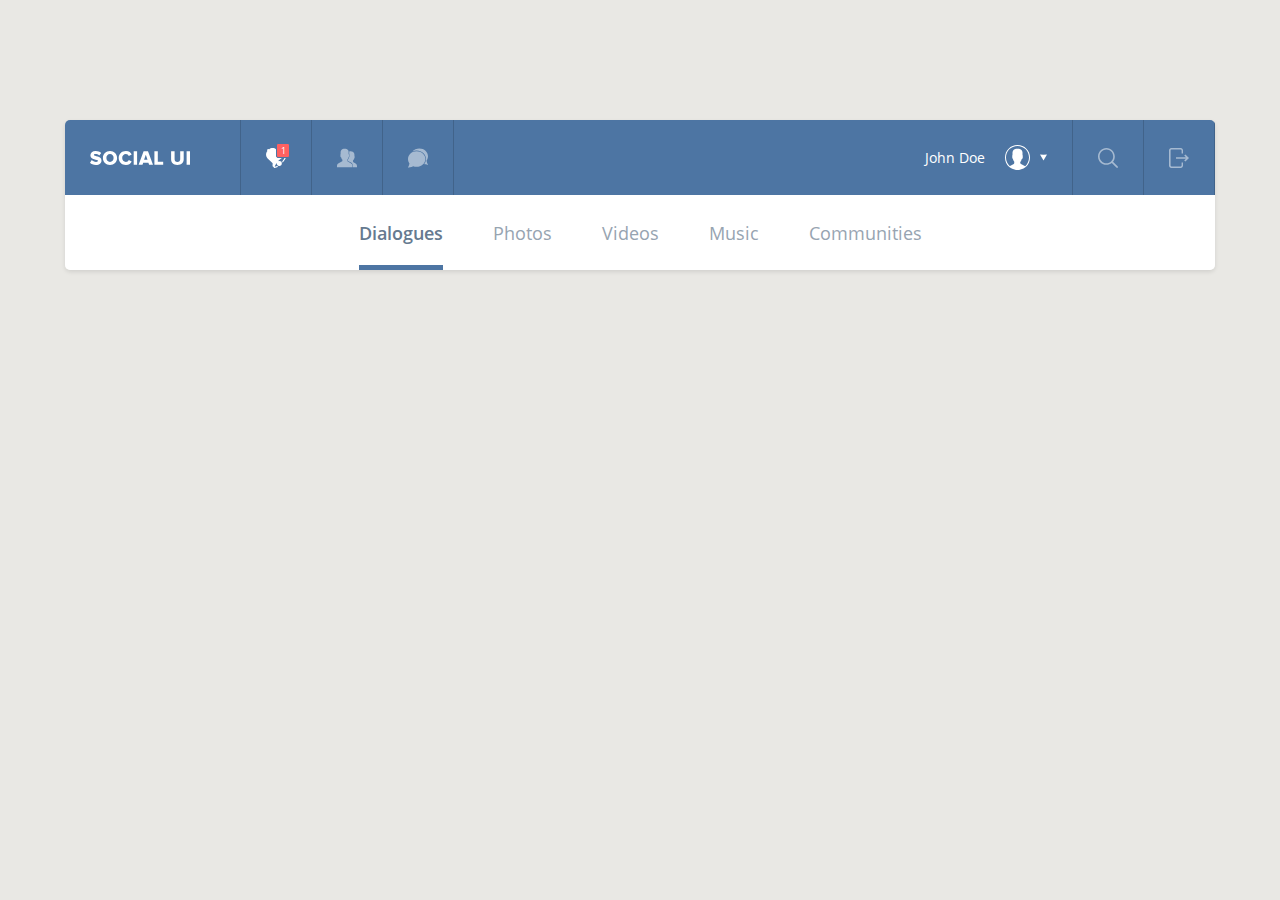
==== docs/index.html @ 2b249dd0 "publish header" ====
<!doctype html>
<html lang="ru">
<head>
    <title>Homework-WSL</title>
    <meta charset="utf-8">
    <meta name="viewport" content="width=device-width, initial-scale=1, shrink-to-fit=no">
    <link rel="stylesheet" href="css/main.css">
</head>
<body>

<div class="wrapper">
    
    <div class="header">
        <div class="header_top">
            <a href="#" class="header_logo">
                <svg viewBox="0 0 1000 140">
                    <path d="M966 138l0 -136 34 0 0 136 -34 0zm-92 2c-43,0 -63,-24 -63,-57l0 -81 35 0 0 80c0,16 9,27 28,27 18,0 28,-11 28,-27l0 -80 35 0 0 81c0,33 -20,57 -63,57zm-230 -138l34 0 0 105 54 0 0 31 -88 0 0 -136zm-60 116l-52 0 -7 20 -39 0 50 -136 44 0 50 136 -39 0 -7 -20zm-26 -81l-17 51 34 0 -17 -51zm-121 -35l34 0 0 136 -34 0 0 -136zm-78 107c13,0 24,-9 29,-20l29 15c-8,17 -26,36 -58,36 -41,0 -72,-28 -72,-70 0,-42 31,-70 72,-70 32,0 50,18 58,36l-29 15c-5,-11 -16,-20 -29,-20 -22,0 -37,17 -37,39 0,22 15,39 37,39zm-159 31c-41,0 -71,-29 -71,-70 0,-41 30,-70 71,-70 41,0 71,29 71,70 0,41 -30,70 -71,70zm0 -109c-22,0 -36,17 -36,39 0,22 14,39 36,39 22,0 36,-17 36,-39 0,-22 -14,-39 -36,-39zm-141 109c-27,0 -46,-9 -59,-22l18 -27c10,10 25,18 43,18 12,0 19,-4 19,-11 0,-17 -76,-3 -76,-55 0,-23 19,-43 53,-43 22,0 40,7 55,19l-19 26c-11,-9 -26,-14 -39,-14 -10,0 -15,3 -15,9 0,17 76,4 76,55 0,27 -20,45 -56,45z"/>
                </svg>
            </a>
            <a href="#" class="header_bell active">
                <svg viewBox="0 0 100 100">
                    <path d="M7 15c-2,-2 -2,-5 0,-8 3,-2 6,-2 8,0 10,-9 26,-9 36,0l24 25c2,2 5,2 9,1 3,-1 7,-1 9,1 2,3 6,6 6,6l0 0c4,5 -3,19 -16,34 0,-2 -1,-4 -2,-6 10,-12 13,-21 13,-24 0,0 0,0 0,0 -6,0 -18,7 -31,19 0,1 -1,2 -2,3 2,-1 4,-1 6,-1 3,0 6,1 9,3 1,1 1,2 2,3 0,0 0,0 0,0 0,0 0,0 0,0 0,1 1,2 1,3 0,0 0,0 0,1 0,0 0,1 0,1 0,0 0,0 0,0 0,1 0,1 0,2 0,0 0,0 0,0 0,0 0,0 0,0 0,3 -1,6 -3,8 -3,3 -6,4 -9,4 -1,0 -1,0 -1,0l0 0 0 0c-1,0 -2,0 -2,0 0,0 0,0 0,0 -1,0 -3,-1 -4,-1 0,0 0,0 0,0 -1,-1 -2,-2 -2,-3 -4,-3 -5,-8 -4,-12 -7,10 -10,17 -10,20 0,0 0,0 0,0 3,0 6,-2 11,-4 2,1 4,3 6,3 -7,5 -13,7 -17,7 -2,0 -3,0 -4,-1l0 0c0,0 -3,-4 -6,-6 -2,-2 -1,-6 -1,-9 0,-3 1,-7 -1,-9l-25 -24c-9,-10 -9,-26 0,-36z"/>
                </svg>
            </a>
            <a href="#" class="header_friends">
                <svg viewBox="0 0 100 100">
                    <path d="M8 76l16 -8c2,-1 3,-3 3,-4l0 -6c-1,0 -1,-1 -2,-1 -2,-3 -3,-7 -4,-10 -3,-1 -4,-4 -4,-6l0 -7c0,-1 0,-3 1,-4l0 -9c0,-1 0,-6 4,-11 3,-4 9,-6 16,-6 8,0 13,2 17,6 4,5 3,10 3,11l0 9c1,1 2,3 2,4l0 7c0,2 -1,4 -2,5 -2,6 -5,11 -6,12l0 6c0,1 1,3 2,3l15 9c5,2 8,7 8,13l0 7 -77 0 0 -7c0,-6 3,-11 8,-13z"/>
                    <path d="M70 73l-15 -8c0,0 -1,-1 -1,-1l0 -5c2,-2 4,-6 6,-12 2,-1 2,-4 2,-6l0 -7c0,-2 0,-4 -1,-5l0 -8c0,-1 0,-2 0,-4 2,-1 5,-1 7,-1 18,0 19,15 19,15l0 7c1,2 1,3 1,4l0 6c0,2 0,4 -2,5 -1,5 -5,9 -6,10l0 5c0,1 1,2 2,3l11 7c4,2 7,7 7,12l0 6 -21 0 0 -7c0,-7 -3,-13 -9,-16z"/>
                </svg>

            </a>
            <a href="#" class="header_message">
                <svg viewBox="0 0 100 100">
                    <path d="M93 62c5,-7 7,-14 7,-21 0,-22 -19,-39 -43,-39 -14,0 -27,6 -35,15 6,-3 14,-4 21,-4 26,0 47,19 47,42 0,9 -3,18 -9,25 9,3 17,4 17,4 0,0 0,0 0,0 1,0 2,0 2,-1 0,-1 0,-1 0,-2 -4,-3 -6,-10 -7,-19z"/>
                    <path d="M43 16c-24,0 -43,17 -43,39 0,7 2,15 7,21 -1,9 -3,16 -7,19 0,1 0,2 0,2 0,1 1,1 2,1 0,0 0,0 0,0 0,0 14,-2 24,-7 5,2 11,3 17,3 24,0 44,-17 44,-39 0,-22 -20,-39 -44,-39z"/>
                </svg>
            </a>
            <div class="header_profile">
                <div class="header_button">
                    <div class="header_username">John Doe</div> 
                    <svg viewBox="0 0 100 100" class="header_avatar">
                        <path class="fil0" d="M100 50c0,-28 -22,-50 -50,-50 -28,0 -50,22 -50,50 0,15 6,28 16,37l0 0 2 1c0,0 0,0 0,0 1,1 2,2 3,3 0,0 0,0 1,0 1,1 2,1 3,2 0,0 0,0 0,0 1,1 3,2 4,2 0,0 0,0 0,0 4,2 8,3 12,4 0,0 0,0 0,0 2,0 3,1 4,1 1,0 1,0 1,0 1,0 3,0 4,0 1,0 3,0 4,0 0,0 0,0 1,0 1,0 2,-1 4,-1 0,0 0,0 0,0 4,-1 8,-2 12,-4 0,0 0,0 0,0 1,0 2,-1 3,-1 1,-1 1,-1 1,-1 1,0 2,-1 3,-2 0,0 1,0 1,0 1,-1 2,-2 2,-2 1,0 1,0 1,-1l2 -1 0 0c10,-9 16,-22 16,-37zm-96 0c0,-26 20,-46 46,-46 26,0 46,20 46,46 0,14 -6,26 -15,35 -1,-1 -1,-1 -2,-1l-15 -8c-2,-1 -3,-2 -3,-4l0 -5c1,0 1,-1 2,-1 2,-3 3,-6 4,-10 3,-1 4,-3 4,-6l0 -6c0,-2 0,-3 -1,-5l0 -8c0,-1 0,-6 -4,-11 -3,-4 -9,-5 -16,-5 -7,0 -13,1 -16,5 -4,5 -4,10 -4,11l0 8c-1,2 -1,3 -1,5l0 6c0,2 1,4 2,5 2,6 5,10 6,12l0 5c0,2 -1,3 -2,4l-15 8c0,0 -1,0 -1,0 -9,-8 -15,-20 -15,-34z"/>
                    </svg>
                    <svg viewBox="0 0 100 100" class="header_dropdownmenu">
                        <polygon points="50,92 25,50 0,8 50,9 100,8 75,50 "/>
                    </svg>
                </div>
            </div>
            <a href="#" class="header_search">
                <svg viewBox="0 0 100 100">
                    <path class="fil0" d="M99 93l-24 -24c6,-7 9,-17 9,-27 0,-23 -19,-42 -42,-42 -23,0 -42,19 -42,42 0,23 19,42 42,42 10,0 20,-3 27,-9l24 24c2,1 4,1 6,0 1,-2 1,-4 0,-6zm-57 -17c-18,0 -34,-15 -34,-34 0,-18 16,-34 34,-34 19,0 34,16 34,34 0,19 -15,34 -34,34z"/>
                </svg>
            </a>
            <a href="#" class="header_exit">
                <svg viewBox="0 0 100 100">
                    <path class="fil0" d="M63 73l7 0 0 15c0,7 -5,12 -11,12l-47 0c-7,0 -12,-5 -12,-12l0 -76c0,-7 5,-12 12,-12l47 0c6,0 11,5 11,12l0 15 -7 0 0 -15c0,-2 -2,-4 -4,-4l-47 0c-2,0 -4,2 -4,4l0 76c0,2 2,4 4,4l47 0c2,0 4,-2 4,-4l0 -15zm19 -41l-6 5 9 9 -50 0 0 8 50 0 -9 9 6 5 18 -18 -18 -18zm0 0z"/>
                </svg>
            </a>
        </div>
        <div class="header_menu">
            <a href="#" class="active">Dialogues</a>
            <a href="#">Photos</a>
            <a href="#">Videos</a>
            <a href="#">Music</a>
            <a href="#">Communities</a>
        </div>
    </div>

</div>


</body>
</html>
---- docs/css/main.css ----
html, body, div, span, applet, object, iframe,
h1, h2, h3, h4, h5, h6, p, blockquote, pre,
a, abbr, acronym, address, big, cite, code,
del, dfn, em, img, ins, kbd, q, s, samp,
small, strike, strong, sub, sup, tt, var,
b, u, i, center,
dl, dt, dd, ol, ul, li,
fieldset, form, label, legend,
table, caption, tbody, tfoot, thead, tr, th, td,
article, aside, canvas, details, embed,
figure, figcaption, footer, header, hgroup,
menu, nav, output, ruby, section, summary,
time, mark, audio, video {
  margin: 0;
  padding: 0;
  border: 0;
  font-size: 100%;
  font: inherit;
  vertical-align: baseline;
}

/* HTML5 display-role reset for older browsers */
article, aside, details, figcaption, figure,
footer, header, hgroup, menu, nav, section {
  display: block;
}

body {
  line-height: 1;
}

ol, ul {
  list-style: none;
}

blockquote, q {
  quotes: none;
}

blockquote:before, blockquote:after,
q:before, q:after {
  content: '';
  content: none;
}

table {
  border-collapse: collapse;
  border-spacing: 0;
}

.clearfix::after {
  display: block;
  content: "";
  clear: both;
}

input, select, textarea, button {
  outline: none;
}

html {
  -webkit-box-sizing: border-box;
          box-sizing: border-box;
  -ms-overflow-style: scrollbar;
}

*,
*::before,
*::after {
  -webkit-box-sizing: border-box;
          box-sizing: border-box;
}

@-ms-viewport {
  width: device-width;
}
@font-face {
  font-family: "OpenSans";
  font-style: normal;
  font-weight: 300;
  src: url("../fonts/OpenSans-Light.ttf") format("truetype");
}
@font-face {
  font-family: "OpenSans";
  font-style: normal;
  font-weight: 400;
  src: url("../fonts/OpenSans-Regular.ttf") format("truetype");
}
@font-face {
  font-family: "OpenSans";
  font-style: normal;
  font-weight: 600;
  src: url("../fonts/OpenSans-SemiBold.ttf") format("truetype");
}
.header {
  -webkit-box-shadow: 0 2px 4px rgba(0, 0, 0, 0.1);
          box-shadow: 0 2px 4px rgba(0, 0, 0, 0.1);
}

.header {
  border-radius: 5px;
  overflow: hidden;
}

.header .header_top a, .header .header_top .header_bell.active:before,
.header .header_top .header_friends.active:before,
.header .header_top .header_message.active:before,
.header .header_top .header_search.active:before,
.header .header_top .header_exit.active:before, .header .header_menu a {
  -webkit-transition-duration: 0.2s;
          transition-duration: 0.2s;
}

body {
  font-family: "OpenSans", "Arial", sans-serif;
  font-size: 14px;
  font-weight: 400;
  line-height: 18px;
  background: #e9e8e4;
  color: #727272;
  padding-top: 120px;
  padding-bottom: 120px;
}

.wrapper {
  margin: 0 auto;
  min-width: 360px;
  max-width: 1150px;
  width: 100%;
}

.header {
  width: 100%;
}
.header .header_top {
  background: #4d75a3;
  display: -webkit-box;
  display: -ms-flexbox;
  display: flex;
  -webkit-box-align: stretch;
      -ms-flex-align: stretch;
          align-items: stretch;
  lex-direction: row;
}
.header .header_top a {
  display: -webkit-box;
  display: -ms-flexbox;
  display: flex;
  -webkit-box-align: center;
      -ms-flex-align: center;
          align-items: center;
  text-decoration: none;
  padding-left: 25px;
  padding-right: 25px;
  border-right: 1px solid #41638a;
}
.header .header_top a:hover {
  background: #48709e;
}
.header .header_top a.active:hover:before {
  border: 1px solid #48709e;
}
.header .header_top .header_logo {
  padding-right: 50px !important;
}
.header .header_top .header_logo svg {
  width: 100px;
  height: 14px;
}
.header .header_top .header_logo svg path {
  fill: #ffffff;
}
.header .header_top .header_bell,
.header .header_top .header_friends,
.header .header_top .header_message,
.header .header_top .header_search,
.header .header_top .header_exit {
  position: relative;
}
.header .header_top .header_bell svg,
.header .header_top .header_friends svg,
.header .header_top .header_message svg,
.header .header_top .header_search svg,
.header .header_top .header_exit svg {
  width: 20px;
  height: 20px;
}
.header .header_top .header_bell svg path,
.header .header_top .header_friends svg path,
.header .header_top .header_message svg path,
.header .header_top .header_search svg path,
.header .header_top .header_exit svg path {
  fill: #a6bad1;
}
.header .header_top .header_bell.active svg path,
.header .header_top .header_friends.active svg path,
.header .header_top .header_message.active svg path,
.header .header_top .header_search.active svg path,
.header .header_top .header_exit.active svg path {
  fill: #ffffff;
}
.header .header_top .header_bell.active:before,
.header .header_top .header_friends.active:before,
.header .header_top .header_message.active:before,
.header .header_top .header_search.active:before,
.header .header_top .header_exit.active:before {
  content: '1';
  display: block;
  position: absolute;
  top: 50%;
  left: 50%;
  min-width: 14px;
  border-radius: 2px;
  -webkit-transform: translate(0px, -15px);
          transform: translate(0px, -15px);
  color: #ffffff;
  background: #ff6161;
  padding: 2px 3px;
  font-size: 9px;
  line-height: 9px;
  text-align: center;
  border: 1px solid #4d75a3;
}
.header .header_profile {
  display: -webkit-box;
  display: -ms-flexbox;
  display: flex;
  -webkit-box-align: stretch;
      -ms-flex-align: stretch;
          align-items: stretch;
  -webkit-box-pack: end;
      -ms-flex-pack: end;
          justify-content: flex-end;
  width: 100%;
  border-right: 1px solid #41638a;
  color: #ffffff;
}
.header .header_profile .header_button {
  display: -webkit-box;
  display: -ms-flexbox;
  display: flex;
  -webkit-box-align: center;
      -ms-flex-align: center;
          align-items: center;
  padding-left: 25px;
  padding-right: 25px;
  cursor: pointer;
}
.header .header_profile .header_button:hover {
  background: #48709e;
}
.header .header_profile .header_avatar {
  width: 25px;
  height: 25px;
  margin-left: 20px;
  margin-right: 10px;
}
.header .header_profile .header_avatar path {
  fill: #ffffff;
}
.header .header_profile .header_dropdownmenu {
  width: 7px;
}
.header .header_profile .header_dropdownmenu polygon {
  fill: #ffffff;
}
.header .header_menu {
  background: #ffffff;
  display: -webkit-box;
  display: -ms-flexbox;
  display: flex;
  -webkit-box-align: stretch;
      -ms-flex-align: stretch;
          align-items: stretch;
  -webkit-box-pack: center;
      -ms-flex-pack: center;
          justify-content: center;
  lex-direction: row;
}
.header .header_menu a {
  display: -webkit-box;
  display: -ms-flexbox;
  display: flex;
  -webkit-box-align: center;
      -ms-flex-align: center;
          align-items: center;
  position: relative;
  text-decoration: none;
  color: #97a4b1;
  font-size: 18px;
  margin-right: 50px;
}
.header .header_menu a:hover {
  color: #83909d;
}
.header .header_menu a:last-child {
  margin-right: 0;
}
.header .header_menu a.active {
  font-weight: 600;
  color: #667a90;
}
.header .header_menu a.active:after {
  content: '';
  display: block;
  position: absolute;
  bottom: 0;
  left: 0;
  right: 0;
  width: 100%;
  height: 5px;
  background: #4d75a3;
}
.header .header_top,
.header .header_menu {
  width: 100%;
  height: 75px;
}
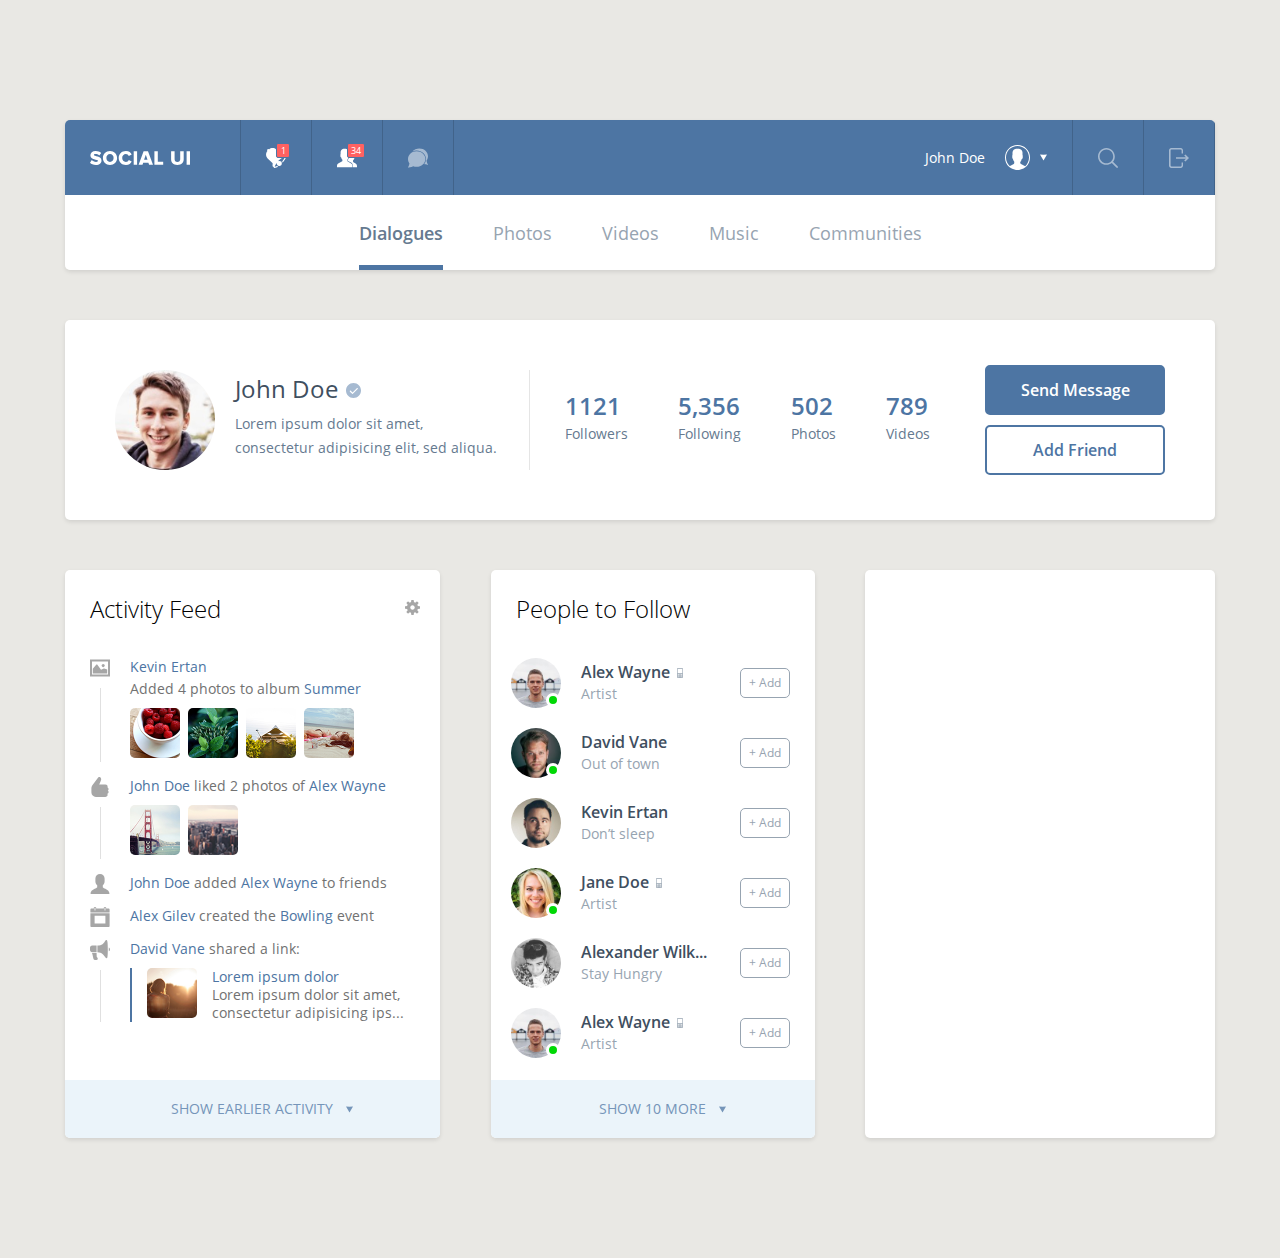
==== commit b7726ca3: "publish pages" ====
--- a/docs/index.html
+++ b/docs/index.html
@@ -21,13 +21,14 @@
                 <svg viewBox="0 0 100 100">
                     <path d="M7 15c-2,-2 -2,-5 0,-8 3,-2 6,-2 8,0 10,-9 26,-9 36,0l24 25c2,2 5,2 9,1 3,-1 7,-1 9,1 2,3 6,6 6,6l0 0c4,5 -3,19 -16,34 0,-2 -1,-4 -2,-6 10,-12 13,-21 13,-24 0,0 0,0 0,0 -6,0 -18,7 -31,19 0,1 -1,2 -2,3 2,-1 4,-1 6,-1 3,0 6,1 9,3 1,1 1,2 2,3 0,0 0,0 0,0 0,0 0,0 0,0 0,1 1,2 1,3 0,0 0,0 0,1 0,0 0,1 0,1 0,0 0,0 0,0 0,1 0,1 0,2 0,0 0,0 0,0 0,0 0,0 0,0 0,3 -1,6 -3,8 -3,3 -6,4 -9,4 -1,0 -1,0 -1,0l0 0 0 0c-1,0 -2,0 -2,0 0,0 0,0 0,0 -1,0 -3,-1 -4,-1 0,0 0,0 0,0 -1,-1 -2,-2 -2,-3 -4,-3 -5,-8 -4,-12 -7,10 -10,17 -10,20 0,0 0,0 0,0 3,0 6,-2 11,-4 2,1 4,3 6,3 -7,5 -13,7 -17,7 -2,0 -3,0 -4,-1l0 0c0,0 -3,-4 -6,-6 -2,-2 -1,-6 -1,-9 0,-3 1,-7 -1,-9l-25 -24c-9,-10 -9,-26 0,-36z"/>
                 </svg>
-            </a>
-            <a href="#" class="header_friends">
+                <div class="notice">1</div>
+            </a>
+            <a href="#" class="header_friends active">
                 <svg viewBox="0 0 100 100">
                     <path d="M8 76l16 -8c2,-1 3,-3 3,-4l0 -6c-1,0 -1,-1 -2,-1 -2,-3 -3,-7 -4,-10 -3,-1 -4,-4 -4,-6l0 -7c0,-1 0,-3 1,-4l0 -9c0,-1 0,-6 4,-11 3,-4 9,-6 16,-6 8,0 13,2 17,6 4,5 3,10 3,11l0 9c1,1 2,3 2,4l0 7c0,2 -1,4 -2,5 -2,6 -5,11 -6,12l0 6c0,1 1,3 2,3l15 9c5,2 8,7 8,13l0 7 -77 0 0 -7c0,-6 3,-11 8,-13z"/>
                     <path d="M70 73l-15 -8c0,0 -1,-1 -1,-1l0 -5c2,-2 4,-6 6,-12 2,-1 2,-4 2,-6l0 -7c0,-2 0,-4 -1,-5l0 -8c0,-1 0,-2 0,-4 2,-1 5,-1 7,-1 18,0 19,15 19,15l0 7c1,2 1,3 1,4l0 6c0,2 0,4 -2,5 -1,5 -5,9 -6,10l0 5c0,1 1,2 2,3l11 7c4,2 7,7 7,12l0 6 -21 0 0 -7c0,-7 -3,-13 -9,-16z"/>
                 </svg>
-
+                <div class="notice">34</div>
             </a>
             <a href="#" class="header_message">
                 <svg viewBox="0 0 100 100">
@@ -66,6 +67,180 @@
         </div>
     </div>
 
+
+    <div class="profile">
+        <div class="profile_avatar">
+            <img src="img/62.jpg" alt="">
+        </div>
+        <div class="profile_title">
+            <div>
+                <div class="name">John Doe<div class="verification"><svg viewBox="0 0 100 100"><path class="fil0" d="M50 0c-28,0 -50,22 -50,50 0,28 22,50 50,50 28,0 50,-22 50,-50 0,-28 -22,-50 -50,-50zm28 40l-32 32c0,1 -1,1 -3,1 -1,0 -2,0 -2,-1l-15 -14c-1,-2 -1,-5 0,-6 2,-2 4,-2 6,0l12 11 28 -28c2,-2 4,-2 6,0 2,1 2,4 0,5z"/></svg></div></div>
+                <div class="description">Lorem ipsum dolor sit amet, consectetur adipisicing elit, sed aliqua.</div>
+            </div>
+        </div>
+        <div class="profile_status">
+            <div class="item">
+                <div class="title">1121</div>
+                <div class="description">Followers</div>
+            </div>
+            <div class="item">
+                <div class="title">5,356</div>
+                <div class="description">Following</div>
+            </div>
+            <div class="item">
+                <div class="title">502</div>
+                <div class="description">Photos</div>
+            </div>
+            <div class="item">
+                <div class="title">789</div>
+                <div class="description">Videos</div>
+            </div>
+        </div>
+        <div class="profile_button">
+            <a href="#" class="button">Send Message</a>
+            <a href="#" class="button lite">Add Friend</a>
+        </div>
+    </div>
+
+    <div class="container">
+        <div class="activity_feed">
+            <div class="settings"><svg viewBox="0 0 100 100"><path d="M98 42l-13 -2c0,-3 -1,-5 -3,-8l8 -10c0,-1 0,-2 0,-3l-9 -9c-1,0 -2,0 -3,0l-10 8c-3,-2 -5,-3 -8,-3l-2 -13c0,-1 -1,-2 -2,-2l-12 0c-1,0 -2,1 -2,2l-2 13c-3,0 -5,1 -8,3l-10 -8c-1,-1 -2,0 -3,0l-9 9c0,1 0,2 0,3l8 10c-2,3 -3,5 -4,8l-12 2c-1,0 -2,1 -2,2l0 12c0,1 1,2 2,2l12 2c1,3 2,5 4,8l-8 10c-1,1 0,2 0,3l9 9c1,0 2,0 3,0l10 -8c3,2 5,3 8,3l2 13c0,1 1,2 2,2l12 0c1,0 2,-1 2,-2l2 -13c3,0 5,-1 8,-3l10 8c1,0 2,0 3,0l9 -9c0,-1 1,-2 0,-3l-8 -10c2,-3 3,-5 3,-8l13 -2c1,0 2,-1 2,-2l0 -12c0,-1 -1,-2 -2,-2zm-48 23c-8,0 -15,-7 -15,-15 0,-8 7,-15 15,-15 8,0 15,7 15,15 0,8 -7,15 -15,15z"/></svg></div>
+            <h2>Activity Feed</h2>
+            <div class="content">
+                <div class="item">
+                    <div class="icons"><svg viewBox="0 0 100 100"><path d="M0 8l0 84 100 0 0 -84 -100 0zm10 10l80 0 0 64 -80 0 0 -64zm56 12c-4,0 -8,4 -8,8 0,4 4,8 8,8 4,0 8,-4 8,-8 0,-4 -4,-8 -8,-8zm-32 2c-1,0 -1,0 -2,1l-18 21 0 24 72 0 0 -20 -15 -6c-1,0 -1,0 -2,0l-14 7 -19 -26c-1,-1 -1,-1 -2,-1z"/></svg></div>
+                    <div class="line"></div>
+                    <div class="title"><a href="#">Kevin Ertan</a></div>
+                    <div class="description">
+                        <p>Added 4 photos to album <a href="#">Summer</a></p>
+                        <div class="image">
+                            <a href=""><img src="img/001.jpg" alt=""></a>
+                            <a href=""><img src="img/002.jpg" alt=""></a>
+                            <a href=""><img src="img/003.jpg" alt=""></a>
+                            <a href=""><img src="img/004.jpg" alt=""></a>
+                        </div>
+                    </div>
+                </div>
+                <div class="item">
+                    <div class="icons"><svg viewBox="0 0 100 100"><path d="M76 100l-47 0c-12,0 -22,-10 -22,-22l0 -23c0,-5 2,-9 4,-13l28 -37c1,-3 4,-5 7,-5 4,0 10,3 10,11 0,2 -1,4 -1,5 0,1 0,1 -1,1 0,3 -5,14 -8,20 8,0 24,0 31,0 7,0 11,5 11,9 0,2 0,4 -1,5 2,2 6,4 6,9 0,4 -2,6 -4,8 2,1 4,4 4,7 0,5 -4,8 -6,9 0,2 1,3 1,6 0,4 -5,10 -12,10z"/></svg></div>
+                    <div class="line"></div>
+                    <div class="title"><a href="#">John Doe</a> liked 2 photos of <a href="#">Alex Wayne</a></div>
+                    <div class="description">
+                        <div class="image">
+                            <a href=""><img src="img/005.jpg" alt=""></a>
+                            <a href=""><img src="img/006.jpg" alt=""></a>
+                        </div>
+                    </div>
+                </div>
+                <div class="item">
+                    <div class="icons"><svg viewBox="0 0 100 100"><path d="M73 72c-4,-2 -9,-4 -9,-6l0 -10c6,-5 9,-12 9,-19l0 -14c0,-13 -10,-23 -23,-23 -13,0 -23,10 -23,23l0 14c0,7 3,15 9,19l0 10c0,2 -5,4 -9,6 -9,4 -24,10 -24,26l0 2 94 0 0 -2c0,-16 -15,-22 -24,-26z"/></svg></div>
+                    <div class="line"></div>
+                    <div class="title"><a href="#">John Doe</a> added <a href="#">Alex Wayne</a> to friends</div>
+                </div>
+                <div class="item">
+                    <div class="icons"><svg viewBox="0 0 100 100"><path d="M23 0c-2,0 -4,2 -4,4l0 4 -13 0c-2,0 -4,2 -4,4l0 15 96 0 0 -15c0,-2 -2,-4 -4,-4l-13 0 0 -4c0,-2 -2,-4 -4,-4l-4 0c-2,0 -4,2 -4,4l0 4 -38 0 0 -4c0,-2 -2,-4 -4,-4l-4 0zm0 4l4 0 0 13 -4 0 0 -13zm50 0l4 0 0 13 -4 0 0 -13zm-71 27l0 65c0,2 2,4 4,4l88 0c2,0 4,-2 4,-4l0 -65 -96 0zm21 13c18,0 36,0 54,0 0,13 0,26 0,39 -18,0 -36,0 -54,0 0,-13 0,-26 0,-39z"/></svg></div>
+                    <div class="line"></div>
+                    <div class="title"><a href="#">Alex Gilev</a> created the <a href="#">Bowling</a> event</div>
+                </div>
+                <div class="item">
+                    <div class="icons"><svg viewBox="0 0 100 100"><path d="M82 0c-3,0 -5,3 -8,7 -5,8 -13,20 -37,21l0 33c24,1 32,14 38,23 2,4 4,7 8,7 3,0 6,0 6,-45 0,-46 -4,-46 -7,-46zm-71 28c-6,0 -11,5 -11,11l0 11c0,6 5,11 11,11l22 0 0 -33 -22 0zm83 10c0,2 0,5 0,8 0,3 0,7 0,10 3,-1 6,-5 6,-9 0,-4 -3,-8 -6,-9zm-84 27c3,7 5,19 7,28 0,2 1,7 8,7l7 0c6,0 7,-3 7,-6 0,-4 -2,-7 -5,-9 0,-1 -1,-6 -1,-20l-22 0c0,0 -1,0 -1,0z"/></svg></div>
+                    <div class="line"></div>
+                    <div class="title"><a href="#">David Vane</a> shared a link:</div>
+                    <div class="description">
+                        <div class="link">
+                            <a href="" class="image_link"><img src="img/007.jpg" alt=""></a>
+                            <p><a href="">Lorem ipsum dolor</a></p>
+                            <p>Lorem ipsum dolor sit amet, consectetur adipisicing ips...</p>
+                        </div>
+                    </div>
+                </div>
+            </div>
+            <a href="" class="show_more">
+                <div class="title">Show earlier activity<svg viewBox="0 0 100 100"><polygon points="50,92 25,50 0,8 50,9 100,8 75,50 "/></svg></div>
+            </a>
+        </div>
+        <div class="suggestions">
+            <h2>People to Follow</h2>
+            <div class="content">
+
+                <div class="item">
+                    <div class="user_logo">
+                        <a href=""><img src="img/52.jpg" alt=""></a>
+                        <div class="online"></div>
+                    </div>
+                    <div class="user_name">
+                        <p class="name"><a href="">Alex Wayne</a><svg class="mobile" viewBox="0 0 100 100"><path d="M73 0l-46 0c-3,0 -6,3 -6,7l0 22 0 42 0 22c0,4 3,7 6,7l46 0c3,0 6,-3 6,-7l0 -22 0 -42 0 -22c0,-4 -3,-7 -6,-7zm-36 92l-7 0c-2,0 -3,-1 -3,-2 0,-2 1,-3 3,-3l7 0c1,0 3,1 3,3 0,1 -2,2 -3,2zm0 -9l-7 0c-2,0 -3,-1 -3,-3 0,-1 1,-2 3,-2l7 0c1,0 3,1 3,2 0,2 -2,3 -3,3zm0 -10l-7 0c-2,0 -3,-1 -3,-2 0,-2 1,-3 3,-3l7 0c1,0 3,1 3,3 0,1 -2,2 -3,2zm0 -9l-7 0c-2,0 -3,-1 -3,-3 0,-1 1,-2 3,-2l7 0c1,0 3,1 3,2 0,2 -2,3 -3,3zm17 28l-8 0c-1,0 -2,-1 -2,-2 0,-2 1,-3 2,-3l8 0c1,0 2,1 2,3 0,1 -1,2 -2,2zm0 -9l-8 0c-1,0 -2,-1 -2,-3 0,-1 1,-2 2,-2l8 0c1,0 2,1 2,2 0,2 -1,3 -2,3zm0 -10l-8 0c-1,0 -2,-1 -2,-2 0,-2 1,-3 2,-3l8 0c1,0 2,1 2,3 0,1 -1,2 -2,2zm0 -9l-8 0c-1,0 -2,-1 -2,-3 0,-1 1,-2 2,-2l8 0c1,0 2,1 2,2 0,2 -1,3 -2,3zm16 28l-7 0c-1,0 -3,-1 -3,-2 0,-2 2,-3 3,-3l7 0c2,0 3,1 3,3 0,1 -1,2 -3,2zm0 -9l-7 0c-1,0 -3,-1 -3,-3 0,-1 2,-2 3,-2l7 0c2,0 3,1 3,2 0,2 -1,3 -3,3zm0 -10l-7 0c-1,0 -3,-1 -3,-2 0,-2 2,-3 3,-3l7 0c2,0 3,1 3,3 0,1 -1,2 -3,2zm0 -9l-7 0c-1,0 -3,-1 -3,-3 0,-1 2,-2 3,-2l7 0c2,0 3,1 3,2 0,2 -1,3 -3,3zm3 -11l-46 0 0 -45 46 0 0 45z"/></svg></p>
+                        <p>Artist</p>
+                    </div>
+                    <div class="user_add"><a href="" class="add">+ Add</a></div>
+                </div>
+
+                <div class="item">
+                    <div class="user_logo">
+                        <a href=""><img src="img/17.jpg" alt=""></a>
+                        <div class="online"></div>
+                    </div>
+                    <div class="user_name">
+                        <p class="name"><a href="">David Vane</a></p>
+                        <p>Out of town</p>
+                    </div>
+                    <div class="user_add"><a href="" class="add">+ Add</a></div>
+                </div>
+
+                <div class="item">
+                    <div class="user_logo">
+                        <a href=""><img src="img/41.jpg" alt=""></a>
+                    </div>
+                    <div class="user_name">
+                        <p class="name"><a href="">Kevin Ertan</a></p>
+                        <p>Don’t sleep</p>
+                    </div>
+                    <div class="user_add"><a href="" class="add">+ Add</a></div>
+                </div>
+
+                <div class="item">
+                    <div class="user_logo">
+                        <a href=""><img src="img/68.jpg" alt=""></a>
+                        <div class="online"></div>
+                    </div>
+                    <div class="user_name">
+                        <p class="name"><a href="">Jane Doe</a><svg class="mobile" viewBox="0 0 100 100"><path d="M73 0l-46 0c-3,0 -6,3 -6,7l0 22 0 42 0 22c0,4 3,7 6,7l46 0c3,0 6,-3 6,-7l0 -22 0 -42 0 -22c0,-4 -3,-7 -6,-7zm-36 92l-7 0c-2,0 -3,-1 -3,-2 0,-2 1,-3 3,-3l7 0c1,0 3,1 3,3 0,1 -2,2 -3,2zm0 -9l-7 0c-2,0 -3,-1 -3,-3 0,-1 1,-2 3,-2l7 0c1,0 3,1 3,2 0,2 -2,3 -3,3zm0 -10l-7 0c-2,0 -3,-1 -3,-2 0,-2 1,-3 3,-3l7 0c1,0 3,1 3,3 0,1 -2,2 -3,2zm0 -9l-7 0c-2,0 -3,-1 -3,-3 0,-1 1,-2 3,-2l7 0c1,0 3,1 3,2 0,2 -2,3 -3,3zm17 28l-8 0c-1,0 -2,-1 -2,-2 0,-2 1,-3 2,-3l8 0c1,0 2,1 2,3 0,1 -1,2 -2,2zm0 -9l-8 0c-1,0 -2,-1 -2,-3 0,-1 1,-2 2,-2l8 0c1,0 2,1 2,2 0,2 -1,3 -2,3zm0 -10l-8 0c-1,0 -2,-1 -2,-2 0,-2 1,-3 2,-3l8 0c1,0 2,1 2,3 0,1 -1,2 -2,2zm0 -9l-8 0c-1,0 -2,-1 -2,-3 0,-1 1,-2 2,-2l8 0c1,0 2,1 2,2 0,2 -1,3 -2,3zm16 28l-7 0c-1,0 -3,-1 -3,-2 0,-2 2,-3 3,-3l7 0c2,0 3,1 3,3 0,1 -1,2 -3,2zm0 -9l-7 0c-1,0 -3,-1 -3,-3 0,-1 2,-2 3,-2l7 0c2,0 3,1 3,2 0,2 -1,3 -3,3zm0 -10l-7 0c-1,0 -3,-1 -3,-2 0,-2 2,-3 3,-3l7 0c2,0 3,1 3,3 0,1 -1,2 -3,2zm0 -9l-7 0c-1,0 -3,-1 -3,-3 0,-1 2,-2 3,-2l7 0c2,0 3,1 3,2 0,2 -1,3 -3,3zm3 -11l-46 0 0 -45 46 0 0 45z"/></svg></p>
+                        <p>Artist</p>
+                    </div>
+                    <div class="user_add"><a href="" class="add">+ Add</a></div>
+                </div>
+
+                <div class="item">
+                    <div class="user_logo">
+                        <a href=""><img src="img/6.jpg" alt=""></a>
+                    </div>
+                    <div class="user_name">
+                        <p class="name"><a href="">Alexander Wilk...</a></p>
+                        <p>Stay Hungry</p>
+                    </div>
+                    <div class="user_add"><a href="" class="add">+ Add</a></div>
+                </div>
+
+                <div class="item">
+                    <div class="user_logo">
+                        <a href=""><img src="img/52.jpg" alt=""></a>
+                        <div class="online"></div>
+                    </div>
+                    <div class="user_name">
+                        <p class="name"><a href="">Alex Wayne</a><svg class="mobile" viewBox="0 0 100 100"><path d="M73 0l-46 0c-3,0 -6,3 -6,7l0 22 0 42 0 22c0,4 3,7 6,7l46 0c3,0 6,-3 6,-7l0 -22 0 -42 0 -22c0,-4 -3,-7 -6,-7zm-36 92l-7 0c-2,0 -3,-1 -3,-2 0,-2 1,-3 3,-3l7 0c1,0 3,1 3,3 0,1 -2,2 -3,2zm0 -9l-7 0c-2,0 -3,-1 -3,-3 0,-1 1,-2 3,-2l7 0c1,0 3,1 3,2 0,2 -2,3 -3,3zm0 -10l-7 0c-2,0 -3,-1 -3,-2 0,-2 1,-3 3,-3l7 0c1,0 3,1 3,3 0,1 -2,2 -3,2zm0 -9l-7 0c-2,0 -3,-1 -3,-3 0,-1 1,-2 3,-2l7 0c1,0 3,1 3,2 0,2 -2,3 -3,3zm17 28l-8 0c-1,0 -2,-1 -2,-2 0,-2 1,-3 2,-3l8 0c1,0 2,1 2,3 0,1 -1,2 -2,2zm0 -9l-8 0c-1,0 -2,-1 -2,-3 0,-1 1,-2 2,-2l8 0c1,0 2,1 2,2 0,2 -1,3 -2,3zm0 -10l-8 0c-1,0 -2,-1 -2,-2 0,-2 1,-3 2,-3l8 0c1,0 2,1 2,3 0,1 -1,2 -2,2zm0 -9l-8 0c-1,0 -2,-1 -2,-3 0,-1 1,-2 2,-2l8 0c1,0 2,1 2,2 0,2 -1,3 -2,3zm16 28l-7 0c-1,0 -3,-1 -3,-2 0,-2 2,-3 3,-3l7 0c2,0 3,1 3,3 0,1 -1,2 -3,2zm0 -9l-7 0c-1,0 -3,-1 -3,-3 0,-1 2,-2 3,-2l7 0c2,0 3,1 3,2 0,2 -1,3 -3,3zm0 -10l-7 0c-1,0 -3,-1 -3,-2 0,-2 2,-3 3,-3l7 0c2,0 3,1 3,3 0,1 -1,2 -3,2zm0 -9l-7 0c-1,0 -3,-1 -3,-3 0,-1 2,-2 3,-2l7 0c2,0 3,1 3,2 0,2 -1,3 -3,3zm3 -11l-46 0 0 -45 46 0 0 45z"/></svg></p>
+                        <p>Artist</p>
+                    </div>
+                    <div class="user_add"><a href="" class="add">+ Add</a></div>
+                </div>
+                
+            </div>
+            <a href="" class="show_more">
+                <div class="title">Show 10 more<svg viewBox="0 0 100 100"><polygon points="50,92 25,50 0,8 50,9 100,8 75,50 "/></svg></div>
+            </a>
+        </div> 
+        <div class="chat"></div>
+    </div>
+
 </div>
 
 
--- a/docs/css/main.css
+++ b/docs/css/main.css
@@ -92,21 +92,26 @@
   font-weight: 600;
   src: url("../fonts/OpenSans-SemiBold.ttf") format("truetype");
 }
-.header {
+.header, .profile, .container .activity_feed,
+.container .suggestions,
+.container .chat {
   -webkit-box-shadow: 0 2px 4px rgba(0, 0, 0, 0.1);
           box-shadow: 0 2px 4px rgba(0, 0, 0, 0.1);
 }
 
-.header {
+.header, .button, .profile, .container .activity_feed,
+.container .suggestions,
+.container .chat, .container .activity_feed .content .item .description .image a, .container .activity_feed .content .item .description .link .image_link, .container .suggestions .content .item .user_add .add {
   border-radius: 5px;
   overflow: hidden;
 }
 
-.header .header_top a, .header .header_top .header_bell.active:before,
-.header .header_top .header_friends.active:before,
-.header .header_top .header_message.active:before,
-.header .header_top .header_search.active:before,
-.header .header_top .header_exit.active:before, .header .header_menu a {
+.header .header_top a, .header .header_top .header_bell .notice,
+.header .header_top .header_friends .notice,
+.header .header_top .header_message .notice,
+.header .header_top .header_search .notice,
+.header .header_top .header_exit .notice, .header .header_menu a, .button, .container .activity_feed .show_more,
+.container .suggestions .show_more, .container .activity_feed .settings, .container .suggestions .content .item .user_add .add {
   -webkit-transition-duration: 0.2s;
           transition-duration: 0.2s;
 }
@@ -122,6 +127,12 @@
   padding-bottom: 120px;
 }
 
+h2 {
+  font-size: 24px;
+  font-weight: 300;
+  color: #000000;
+}
+
 .wrapper {
   margin: 0 auto;
   min-width: 360px;
@@ -157,7 +168,7 @@
 .header .header_top a:hover {
   background: #48709e;
 }
-.header .header_top a.active:hover:before {
+.header .header_top a:hover .notice {
   border: 1px solid #48709e;
 }
 .header .header_top .header_logo {
@@ -192,34 +203,33 @@
 .header .header_top .header_exit svg path {
   fill: #a6bad1;
 }
+.header .header_top .header_bell .notice,
+.header .header_top .header_friends .notice,
+.header .header_top .header_message .notice,
+.header .header_top .header_search .notice,
+.header .header_top .header_exit .notice {
+  position: absolute;
+  top: 50%;
+  left: 50%;
+  -webkit-transform: translate(0, -15px);
+          transform: translate(0, -15px);
+  min-width: 14px;
+  border-radius: 2px;
+  font-size: 9px;
+  line-height: 9px;
+  text-align: center;
+  border-radius: 2px;
+  border: 1px solid #4d75a3;
+  color: #ffffff;
+  background: #ff6161;
+  padding: 2px 3px;
+}
 .header .header_top .header_bell.active svg path,
 .header .header_top .header_friends.active svg path,
 .header .header_top .header_message.active svg path,
 .header .header_top .header_search.active svg path,
 .header .header_top .header_exit.active svg path {
   fill: #ffffff;
-}
-.header .header_top .header_bell.active:before,
-.header .header_top .header_friends.active:before,
-.header .header_top .header_message.active:before,
-.header .header_top .header_search.active:before,
-.header .header_top .header_exit.active:before {
-  content: '1';
-  display: block;
-  position: absolute;
-  top: 50%;
-  left: 50%;
-  min-width: 14px;
-  border-radius: 2px;
-  -webkit-transform: translate(0px, -15px);
-          transform: translate(0px, -15px);
-  color: #ffffff;
-  background: #ff6161;
-  padding: 2px 3px;
-  font-size: 9px;
-  line-height: 9px;
-  text-align: center;
-  border: 1px solid #4d75a3;
 }
 .header .header_profile {
   display: -webkit-box;
@@ -316,3 +326,357 @@
   width: 100%;
   height: 75px;
 }
+
+.button {
+  display: block;
+  width: 180px;
+  margin-bottom: 10px;
+  padding: 14px 0;
+  border: 2px solid #4d75a3;
+  text-align: center;
+  text-decoration: none;
+  font-size: 16px;
+  font-weight: 600;
+  color: #ffffff;
+  background: #4d75a3;
+}
+.button:last-child {
+  margin-bottom: 0;
+}
+.button.lite {
+  color: #4d75a3;
+  background: #ffffff;
+}
+.button:hover {
+  background: #436b99;
+}
+.button.lite:hover {
+  background: #fafafa;
+}
+
+.profile {
+  margin: 50px 0;
+  padding: 45px 50px;
+  background: #ffffff;
+  display: -webkit-box;
+  display: -ms-flexbox;
+  display: flex;
+  lex-direction: row;
+  -webkit-box-align: center;
+      -ms-flex-align: center;
+          align-items: center;
+  -webkit-box-pack: justify;
+      -ms-flex-pack: justify;
+          justify-content: space-between;
+}
+.profile .profile_avatar {
+  margin-right: 20px;
+}
+.profile .profile_avatar img {
+  display: block;
+  width: 100px;
+  height: 100px;
+  border-radius: 50%;
+  overflow: hidden;
+}
+.profile .profile_title {
+  display: -webkit-box;
+  display: -ms-flexbox;
+  display: flex;
+  -webkit-box-align: center;
+      -ms-flex-align: center;
+          align-items: center;
+  height: 100px;
+  border-right: 1px solid #e5e5e5;
+  padding-right: 30px;
+}
+.profile .profile_title .name {
+  position: relative;
+  display: inline-block;
+  font-size: 24px;
+  color: #3f4f5f;
+  margin-bottom: 14px;
+}
+.profile .profile_title .verification {
+  position: absolute;
+  top: 3px;
+  right: -23px;
+  width: 15px;
+  height: 15px;
+}
+.profile .profile_title .verification svg {
+  display: block;
+  width: 15px;
+  height: 15px;
+}
+.profile .profile_title .verification svg path {
+  fill: #a6bad1;
+}
+.profile .profile_title .description {
+  line-height: 24px;
+  color: #667a90;
+}
+.profile .profile_status {
+  display: -webkit-box;
+  display: -ms-flexbox;
+  display: flex;
+  lex-direction: row;
+  -webkit-box-align: center;
+      -ms-flex-align: center;
+          align-items: center;
+  -webkit-box-pack: justify;
+      -ms-flex-pack: justify;
+          justify-content: space-between;
+  margin-left: 35px;
+}
+.profile .profile_status .item {
+  margin-right: 50px;
+}
+.profile .profile_status .item .title {
+  margin-bottom: 10px;
+  font-size: 24px;
+  font-weight: 600;
+  color: #4d75a3;
+}
+.profile .profile_status .item .description {
+  color: #667a90;
+}
+.profile .profile_button {
+  margin-left: 5px;
+}
+
+.container {
+  display: -webkit-box;
+  display: -ms-flexbox;
+  display: flex;
+  -webkit-box-pack: justify;
+      -ms-flex-pack: justify;
+          justify-content: space-between;
+}
+.container .activity_feed,
+.container .suggestions,
+.container .chat {
+  background: #ffffff;
+}
+.container .activity_feed,
+.container .suggestions {
+  position: relative;
+  padding-bottom: 60px;
+}
+.container .activity_feed h2,
+.container .suggestions h2 {
+  margin: 30px 25px 40px 25px;
+}
+.container .activity_feed .show_more,
+.container .suggestions .show_more {
+  position: absolute;
+  bottom: 0;
+  left: 0;
+  right: 0;
+  display: -webkit-box;
+  display: -ms-flexbox;
+  display: flex;
+  -webkit-box-pack: center;
+      -ms-flex-pack: center;
+          justify-content: center;
+  padding: 20px 0px;
+  text-decoration: none;
+  text-transform: uppercase;
+  color: #7595b9;
+  background: #ebf4fa;
+}
+.container .activity_feed .show_more:hover,
+.container .suggestions .show_more:hover {
+  background: #e1eaf0;
+}
+.container .activity_feed .show_more .title,
+.container .suggestions .show_more .title {
+  position: relative;
+}
+.container .activity_feed .show_more .title svg,
+.container .suggestions .show_more .title svg {
+  position: absolute;
+  top: 6px;
+  right: -20px;
+  width: 7px;
+}
+.container .activity_feed .show_more .title svg polygon,
+.container .suggestions .show_more .title svg polygon {
+  fill: #7595b9;
+}
+.container .activity_feed {
+  width: 32.6%;
+}
+.container .activity_feed .settings {
+  position: absolute;
+  top: 30px;
+  right: 20px;
+  cursor: pointer;
+}
+.container .activity_feed .settings svg {
+  width: 15px;
+  height: 15px;
+}
+.container .activity_feed .settings svg path {
+  fill: #a6a6a6;
+}
+.container .activity_feed .settings:hover svg path {
+  fill: #9c9c9c;
+}
+.container .activity_feed .content {
+  padding: 0 25px;
+}
+.container .activity_feed .content .item {
+  position: relative;
+  padding-left: 40px;
+  /*padding-bottom: 5px;*/
+  margin-bottom: 15px;
+}
+.container .activity_feed .content .item a {
+  color: #4d75a3;
+  text-decoration: none;
+}
+.container .activity_feed .content .item .icons {
+  position: absolute;
+  top: 0;
+  left: 0;
+}
+.container .activity_feed .content .item .icons svg {
+  width: 20px;
+  height: 20px;
+}
+.container .activity_feed .content .item .icons svg path {
+  fill: #a6a6a6;
+}
+.container .activity_feed .content .item .line {
+  position: absolute;
+  top: 30px;
+  left: 10px;
+  bottom: 0;
+  width: 1px;
+  background: #e0e0e0;
+}
+.container .activity_feed .content .item .title {
+  margin-bottom: 4px;
+}
+.container .activity_feed .content .item .description .image {
+  margin-top: 10px;
+}
+.container .activity_feed .content .item .description .image a {
+  display: inline-block;
+  margin-right: 4px;
+}
+.container .activity_feed .content .item .description .image a:last-child {
+  margin-right: 0;
+}
+.container .activity_feed .content .item .description .image a img {
+  display: block;
+  width: 50px;
+  height: 50px;
+}
+.container .activity_feed .content .item .description .link {
+  position: relative;
+  min-height: 50px;
+  margin-top: 10px;
+  padding-left: 80px;
+  border-left: 2px solid #4d75a3;
+}
+.container .activity_feed .content .item .description .link .image_link {
+  display: block;
+  position: absolute;
+  top: 0;
+  left: 15px;
+}
+.container .activity_feed .content .item .description .link .image_link img {
+  display: block;
+  width: 50px;
+  height: 50px;
+}
+.container .suggestions {
+  width: 28.2%;
+}
+.container .suggestions .content {
+  width: 100%;
+  padding-left: 20px;
+  padding-right: 25px;
+}
+.container .suggestions .content .item {
+  margin-bottom: 20px;
+  display: -webkit-box;
+  display: -ms-flexbox;
+  display: flex;
+  -webkit-box-pack: justify;
+      -ms-flex-pack: justify;
+          justify-content: space-between;
+  -webkit-box-align: center;
+      -ms-flex-align: center;
+          align-items: center;
+}
+.container .suggestions .content .item .user_logo {
+  position: relative;
+  margin-right: 20px;
+}
+.container .suggestions .content .item .user_logo a {
+  display: block;
+  border-radius: 50%;
+  overflow: hidden;
+}
+.container .suggestions .content .item .user_logo a img {
+  display: block;
+  width: 50px;
+  height: 50px;
+}
+.container .suggestions .content .item .user_logo .online {
+  position: absolute;
+  bottom: 1px;
+  right: 1px;
+  width: 14px;
+  height: 14px;
+  border-radius: 50%;
+  border: 3px solid #ffffff;
+  background: #00d905;
+}
+.container .suggestions .content .item .user_name {
+  width: 100%;
+}
+.container .suggestions .content .item .user_name p {
+  color: #97a4b1;
+}
+.container .suggestions .content .item .user_name p.name {
+  position: relative;
+  margin-bottom: 3px;
+  display: inline-block;
+}
+.container .suggestions .content .item .user_name p.name a {
+  font-size: 16px;
+  font-weight: 600;
+  color: #3f4f5f;
+  text-decoration: none;
+}
+.container .suggestions .content .item .user_name p.name .mobile {
+  position: absolute;
+  top: 5px;
+  right: -15px;
+  width: 10px;
+  height: 10px;
+}
+.container .suggestions .content .item .user_name p.name .mobile path {
+  fill: #97a4b1;
+}
+.container .suggestions .content .item .user_add .add {
+  display: block;
+  width: 50px;
+  padding: 5px 0;
+  text-align: center;
+  text-decoration: none;
+  border: 1px solid #97a4b1;
+  color: #97a4b1;
+  font-size: 12px;
+  background: #ffffff;
+}
+.container .suggestions .content .item .user_add .add:hover {
+  background: #fafafa;
+}
+.container .chat {
+  width: 30.4%;
+}
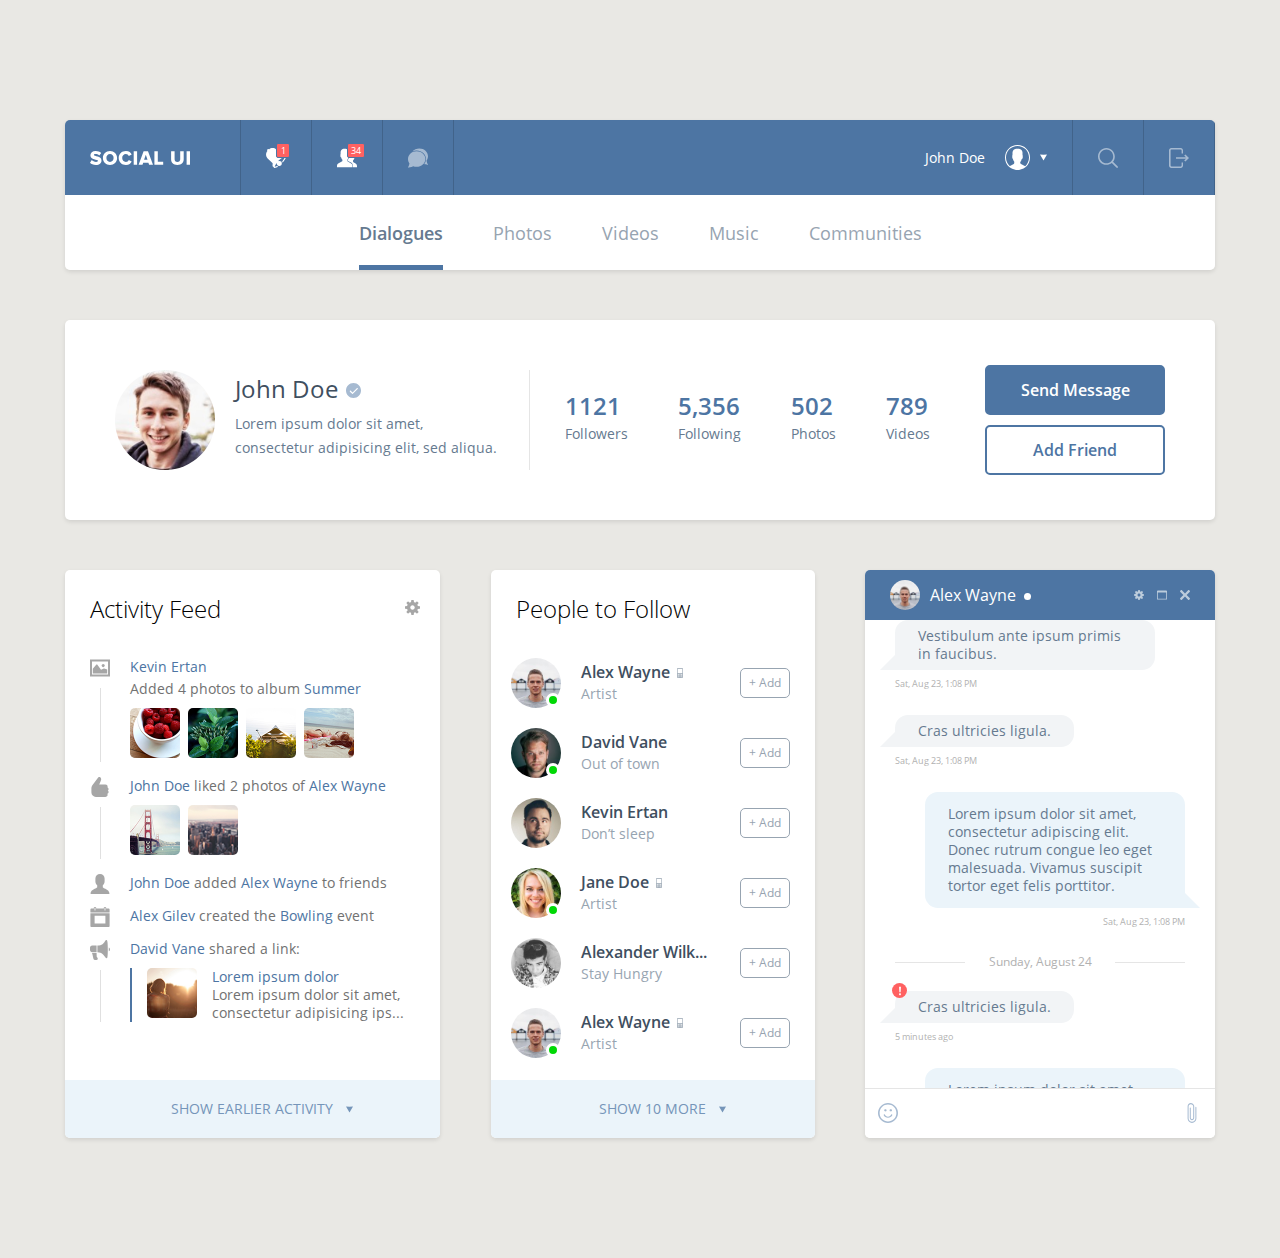
==== commit 28d4d2c6: "publish page" ====
--- a/docs/index.html
+++ b/docs/index.html
@@ -238,11 +238,32 @@
                 <div class="title">Show 10 more<svg viewBox="0 0 100 100"><polygon points="50,92 25,50 0,8 50,9 100,8 75,50 "/></svg></div>
             </a>
         </div> 
-        <div class="chat"></div>
+        <div class="chat">
+            <div class="chat_window">
+                <div class="item left">Vestibulum ante ipsum primis in faucibus.<div class="date">Sat, Aug 23, 1:08 PM</div></div>
+                <div class="item left">Cras ultricies ligula.<div class="date">Sat, Aug 23, 1:08 PM</div></div>
+                <div class="item right">Lorem ipsum dolor sit amet, consectetur adipiscing elit. Donec rutrum congue leo eget malesuada. Vivamus suscipit tortor eget felis porttitor.<div class="date">Sat, Aug 23, 1:08 PM</div></div>
+                <div class="sparator_date">Sunday, August 24</div>
+                <div class="item left">Cras ultricies ligula.<div class="date">5 minutes ago</div><div class="error"><svg viewBox="0 0 100 100"><path d="M55 61l-10 0 -3 -46 16 0 -3 46zm-13 16c0,-3 1,-5 2,-6 2,-1 3,-2 6,-2 2,0 4,1 6,2 1,1 2,3 2,6 0,2 -1,4 -2,6 -2,1 -4,2 -6,2 -2,0 -4,-1 -6,-2 -1,-1 -2,-3 -2,-6z"/></svg></div></div>
+                <div class="item right">Lorem ipsum dolor sit amet, consectetur adipiscing elit. Donec rutrum congue leo eget malesuada. Vivamus suscipit tortor eget felis porttitor.<div class="date">5 minutes ago</div></div>
+            </div>
+            <div class="chat_header">
+                <div class="avatar"><img src="img/52.jpg" alt=""></div>
+                <div class="name">Alex Wayne<div class="online"></div></div>
+                <div class="settings"><svg viewBox="0 0 100 100"><path d="M98 42l-13 -2c0,-3 -1,-5 -3,-8l8 -10c0,-1 0,-2 0,-3l-9 -9c-1,0 -2,0 -3,0l-10 8c-3,-2 -5,-3 -8,-3l-2 -13c0,-1 -1,-2 -2,-2l-12 0c-1,0 -2,1 -2,2l-2 13c-3,0 -5,1 -8,3l-10 -8c-1,-1 -2,0 -3,0l-9 9c0,1 0,2 0,3l8 10c-2,3 -3,5 -4,8l-12 2c-1,0 -2,1 -2,2l0 12c0,1 1,2 2,2l12 2c1,3 2,5 4,8l-8 10c-1,1 0,2 0,3l9 9c1,0 2,0 3,0l10 -8c3,2 5,3 8,3l2 13c0,1 1,2 2,2l12 0c1,0 2,-1 2,-2l2 -13c3,0 5,-1 8,-3l10 8c1,0 2,0 3,0l9 -9c0,-1 1,-2 0,-3l-8 -10c2,-3 3,-5 3,-8l13 -2c1,0 2,-1 2,-2l0 -12c0,-1 -1,-2 -2,-2zm-48 23c-8,0 -15,-7 -15,-15 0,-8 7,-15 15,-15 8,0 15,7 15,15 0,8 -7,15 -15,15z"/></svg></div>
+                <div class="resize"><svg viewBox="0 0 100 100"><path d="M8 4c-4,0 -8,4 -8,8l0 13 0 67c0,2 2,4 4,4l92 0c2,0 4,-2 4,-4l0 -71 0 -9c0,-4 -4,-8 -8,-8l-84 0zm0 21l84 0 0 63 -84 0 0 -63z"/></svg></div>
+                <div class="exit"><svg viewBox="0 0 100 100"><path d="M14 0c-2,0 -3,0 -4,1l-9 9c-1,2 -1,5 0,7l33 33 -33 33c-1,2 -1,5 0,7l9 9c2,1 5,1 7,0l33 -33 33 33c2,1 5,1 7,0l9 -9c1,-2 1,-5 0,-7l-33 -33 33 -33c1,-2 1,-5 0,-7l-9 -9c-2,-1 -5,-1 -7,0l-33 33 -33 -33c-1,-1 -2,-1 -3,-1z"/></svg></div>
+            </div>
+            <div class="form">
+                <textarea name="message" id="message"></textarea>
+                <div class="smile"><svg viewBox="0 0 100 100"><path class="fil0" d="M85 15c-19,-20 -51,-20 -70,0 -20,19 -20,51 0,70 19,20 51,20 70,0 20,-19 20,-51 0,-70zm-5 65c-17,16 -43,16 -60,0 -16,-17 -16,-43 0,-60 17,-16 43,-16 60,0 16,17 16,43 0,60zm-49 -44c0,-3 3,-5 6,-5 3,0 6,2 6,5 0,4 -3,6 -6,6 -3,0 -6,-2 -6,-6zm27 0c0,-3 2,-5 6,-5 3,0 6,2 6,5 0,4 -3,6 -6,6 -4,0 -6,-2 -6,-6zm14 24c-4,9 -12,14 -22,14 -10,0 -18,-5 -22,-14 0,-1 0,-3 2,-3 0,-1 1,-1 1,-1 1,0 2,1 3,2 2,6 9,11 16,11 7,0 14,-5 16,-11 1,-1 3,-2 4,-1 2,0 2,2 2,3z"/></svg></div>
+                <div class="attached_file"><svg viewBox="0 0 100 100"><path d="M50 100c-12,0 -22,-10 -22,-22l0 -61c0,-10 7,-17 16,-17 8,0 14,5 16,12 1,1 1,1 1,2l0 61c0,6 -5,11 -11,11 -6,0 -11,-5 -11,-11l0 -50c0,-2 1,-3 3,-3 1,0 2,1 2,3l0 50c0,3 3,6 6,6 3,0 6,-3 6,-6l0 -58c0,-6 -5,-11 -12,-11 -6,0 -11,5 -11,11l0 61c0,9 8,16 17,16 9,0 17,-7 17,-16l0 -56c0,-1 1,-3 2,-3 2,0 3,2 3,3l0 56c0,12 -10,22 -22,22z"/></svg></div>
+            </div>
+        </div>
     </div>
 
 </div>
 
-
+<script>document.write('<script src="http://' + (location.host || 'localhost').split(':')[0] + ':35729/livereload.js?snipver=1"></' + 'script>')</script>
 </body>
 </html>--- a/docs/css/main.css
+++ b/docs/css/main.css
@@ -111,7 +111,10 @@
 .header .header_top .header_message .notice,
 .header .header_top .header_search .notice,
 .header .header_top .header_exit .notice, .header .header_menu a, .button, .container .activity_feed .show_more,
-.container .suggestions .show_more, .container .activity_feed .settings, .container .suggestions .content .item .user_add .add {
+.container .suggestions .show_more, .container .activity_feed .settings svg path, .container .suggestions .content .item .user_add .add, .container .chat .chat_header .settings svg path,
+.container .chat .chat_header .resize svg path,
+.container .chat .chat_header .exit svg path, .container .chat .form .attached_file,
+.container .chat .form .smile {
   -webkit-transition-duration: 0.2s;
           transition-duration: 0.2s;
 }
@@ -678,5 +681,254 @@
   background: #fafafa;
 }
 .container .chat {
+  position: relative;
   width: 30.4%;
 }
+.container .chat .chat_window {
+  position: absolute;
+  top: 50px;
+  bottom: 50px;
+  left: 0;
+  right: 0;
+  width: 100%;
+}
+.container .chat .chat_window .item {
+  position: relative;
+  padding: 13px 23px;
+  margin-bottom: 45px;
+  border-radius: 13px;
+}
+.container .chat .chat_window .item.left .date, .container .chat .chat_window .item.right .date {
+  position: absolute;
+  color: #b1b1b1;
+  font-size: 9px;
+}
+.container .chat .chat_window .item.left .date {
+  left: 0;
+}
+.container .chat .chat_window .item.right .date {
+  right: 0;
+}
+.container .chat .chat_window .item .date {
+  position: absolute;
+  color: #b1b1b1;
+  bottom: -23px;
+  font-size: 9px;
+}
+.container .chat .chat_window .item.left {
+  display: inline-block;
+  margin-left: 30px;
+  margin-right: 60px;
+  padding-top: 7px;
+  padding-bottom: 7px;
+  background: #f2f4f6;
+  color: #667a90;
+}
+.container .chat .chat_window .item.left:before {
+  content: '';
+  display: block;
+  position: absolute;
+  bottom: 0;
+  left: -15px;
+  width: 0;
+  height: 0;
+  border-bottom: 30px solid #f2f4f6;
+  border-left: 30px solid transparent;
+}
+.container .chat .chat_window .item.right {
+  display: inline-block;
+  margin-left: 60px;
+  margin-right: 30px;
+  background: #ebf4fa;
+  color: #667a90;
+}
+.container .chat .chat_window .item.right:before {
+  content: '';
+  display: block;
+  position: absolute;
+  bottom: 0;
+  right: -15px;
+  width: 0;
+  height: 0;
+  border-bottom: 30px solid #ebf4fa;
+  border-right: 30px solid transparent;
+}
+.container .chat .chat_window .item .error {
+  display: -webkit-box;
+  display: -ms-flexbox;
+  display: flex;
+  -webkit-box-pack: center;
+      -ms-flex-pack: center;
+          justify-content: center;
+  -webkit-box-align: center;
+      -ms-flex-align: center;
+          align-items: center;
+  position: absolute;
+  top: -8px;
+  left: -3px;
+  width: 15px;
+  height: 15px;
+  background: #ff6161;
+  border-radius: 50%;
+}
+.container .chat .chat_window .item .error svg {
+  width: 80%;
+  height: 80%;
+}
+.container .chat .chat_window .item .error svg path {
+  fill: #ffffff;
+}
+.container .chat .chat_window .sparator_date {
+  position: relative;
+  margin-bottom: 20px;
+  display: -webkit-box;
+  display: -ms-flexbox;
+  display: flex;
+  -webkit-box-pack: center;
+      -ms-flex-pack: center;
+          justify-content: center;
+  font-size: 12px;
+  color: #b1b1b1;
+  background: #ffffff;
+}
+.container .chat .chat_window .sparator_date:before, .container .chat .chat_window .sparator_date:after {
+  position: absolute;
+  top: 9px;
+  content: '';
+  display: block;
+  width: 70px;
+  height: 1px;
+  background: #e5e5e5;
+}
+.container .chat .chat_window .sparator_date:before {
+  left: 30px;
+}
+.container .chat .chat_window .sparator_date:after {
+  right: 30px;
+}
+.container .chat .chat_header {
+  display: -webkit-box;
+  display: -ms-flexbox;
+  display: flex;
+  -webkit-box-align: center;
+      -ms-flex-align: center;
+          align-items: center;
+  position: absolute;
+  top: 0;
+  left: 0;
+  right: 0;
+  width: 100%;
+  height: 50px;
+  padding: 0 25px;
+  background: #4d75a3;
+}
+.container .chat .chat_header .avatar {
+  width: 30px;
+  height: 30px;
+  border-radius: 50%;
+  overflow: hidden;
+  margin-right: 10px;
+}
+.container .chat .chat_header .avatar img {
+  display: block;
+  width: 100%;
+  height: 100%;
+}
+.container .chat .chat_header .name {
+  position: relative;
+  color: #ffffff;
+  font-size: 16px;
+}
+.container .chat .chat_header .name .online {
+  position: absolute;
+  top: 7px;
+  right: -15px;
+  width: 7px;
+  height: 7px;
+  border-radius: 50%;
+  background: #ffffff;
+}
+.container .chat .chat_header .settings,
+.container .chat .chat_header .resize,
+.container .chat .chat_header .exit {
+  display: -webkit-box;
+  display: -ms-flexbox;
+  display: flex;
+  -webkit-box-orient: vertical;
+  -webkit-box-direction: normal;
+      -ms-flex-direction: flex-end;
+          flex-direction: flex-end;
+  flex-content: flex-end;
+  width: 10px;
+  width: 10px;
+  cursor: pointer;
+}
+.container .chat .chat_header .settings svg,
+.container .chat .chat_header .resize svg,
+.container .chat .chat_header .exit svg {
+  width: 100%;
+  height: 100%;
+}
+.container .chat .chat_header .settings svg path,
+.container .chat .chat_header .resize svg path,
+.container .chat .chat_header .exit svg path {
+  fill: #bcccdc;
+}
+.container .chat .chat_header .settings:hover svg path,
+.container .chat .chat_header .resize:hover svg path,
+.container .chat .chat_header .exit:hover svg path {
+  fill: #b2c2d2;
+}
+.container .chat .chat_header .settings,
+.container .chat .chat_header .resize {
+  margin-right: 13px;
+}
+.container .chat .chat_header .settings {
+  margin-left: auto;
+}
+.container .chat .form {
+  position: absolute;
+  width: 100%;
+  height: 50px;
+  bottom: 0;
+  left: 0;
+  right: 0;
+}
+.container .chat .form textarea {
+  position: absolute;
+  width: 100%;
+  height: 100%;
+  top: 0;
+  left: 0;
+  right: 0;
+  bottom: 0;
+  padding: 13px 45px;
+  border: none;
+  border-top: 1px solid #e5e5e5;
+  resize: none;
+  font-size: 18px;
+  color: #8f9dae;
+  /*overflow: hidden;*/
+}
+.container .chat .form .attached_file,
+.container .chat .form .smile {
+  position: absolute;
+  top: 15px;
+  width: 20px;
+  height: 20px;
+  cursor: pointer;
+}
+.container .chat .form .attached_file svg path,
+.container .chat .form .smile svg path {
+  fill: #a6bad1;
+}
+.container .chat .form .attached_file:hover svg path,
+.container .chat .form .smile:hover svg path {
+  fill: #9cb0c7;
+}
+.container .chat .form .smile {
+  left: 13px;
+}
+.container .chat .form .attached_file {
+  right: 13px;
+}
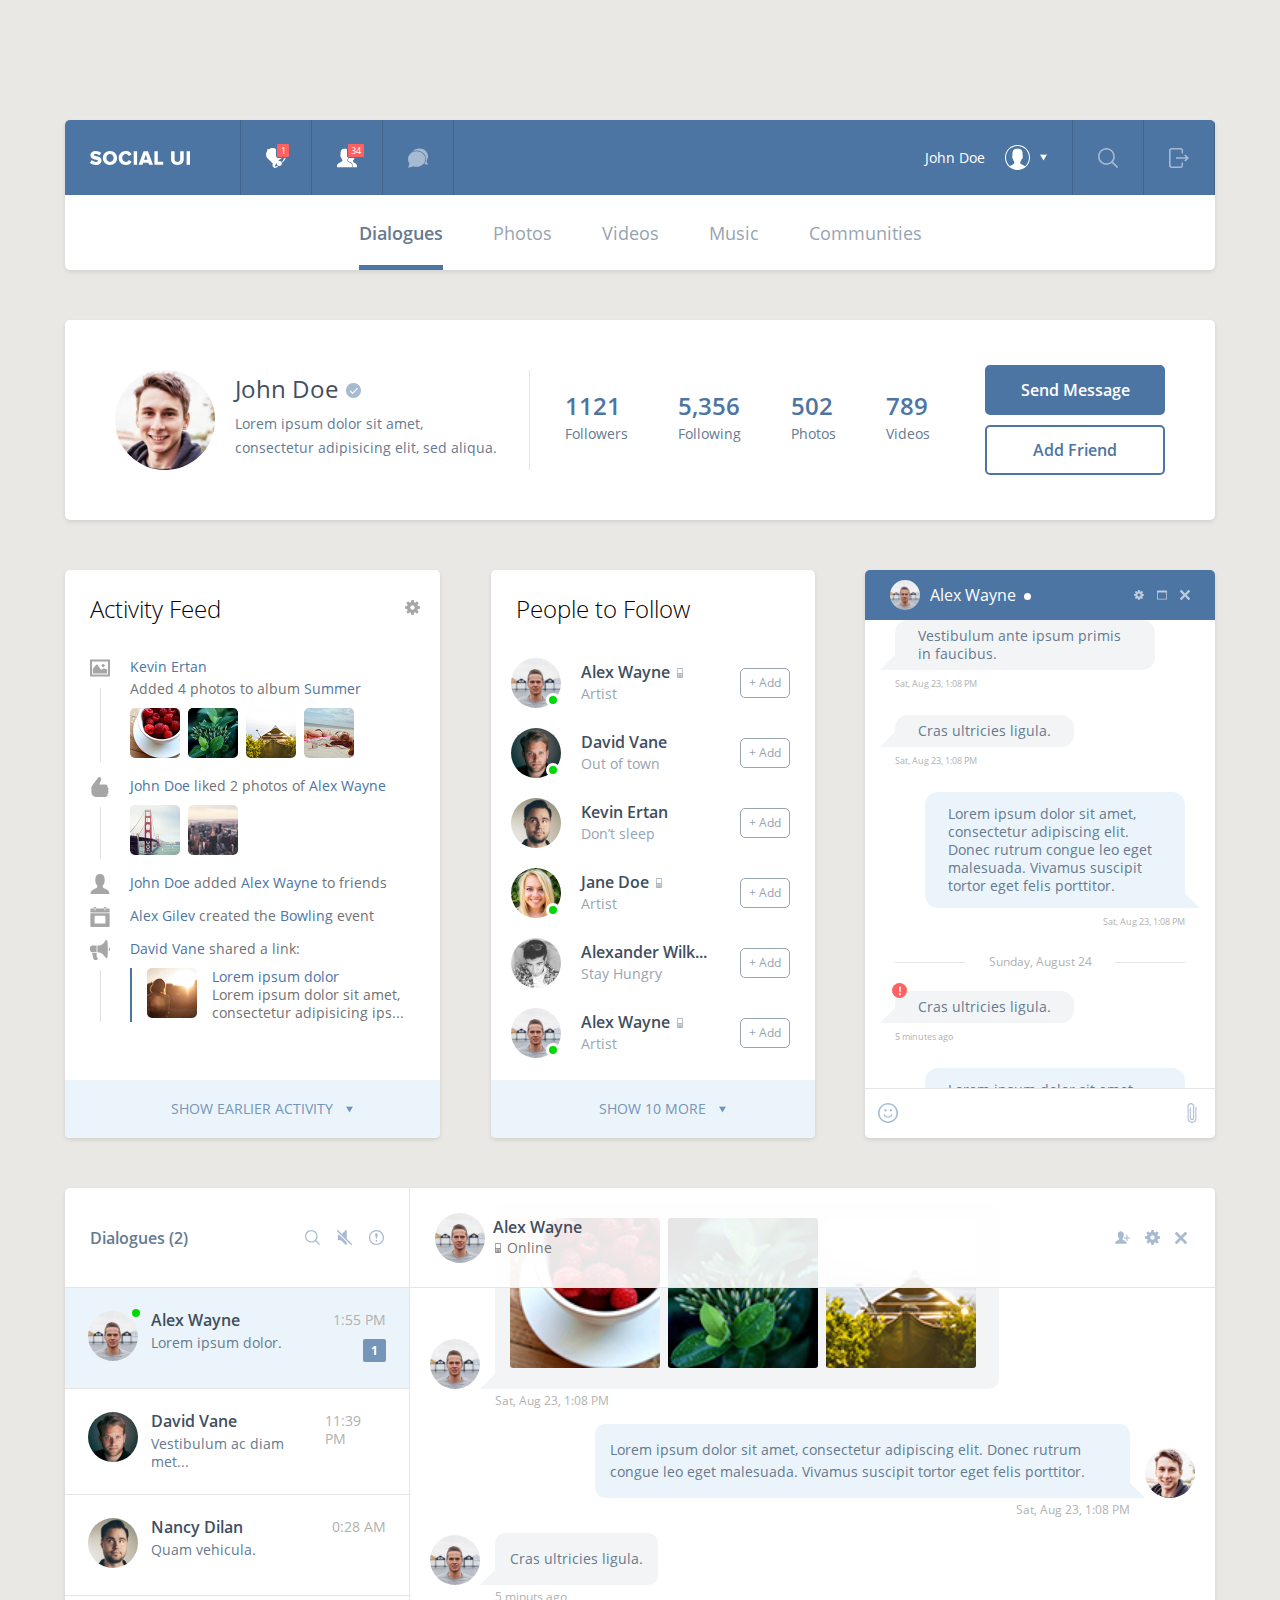
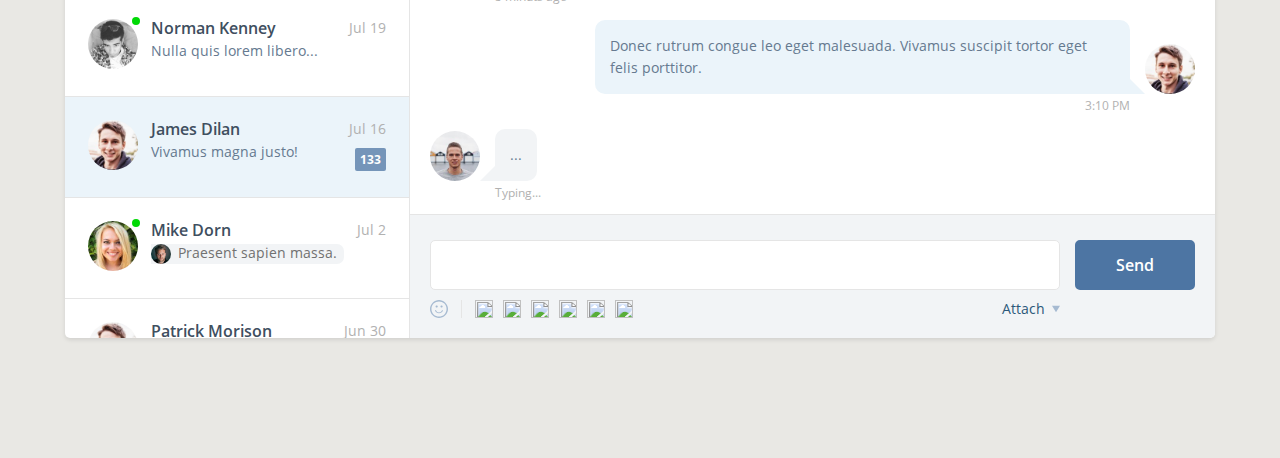
==== commit fa653eb0: "publish page" ====
--- a/docs/index.html
+++ b/docs/index.html
@@ -262,6 +262,171 @@
         </div>
     </div>
 
+    <div class="dialoges">
+        <div class="dialoges_list">
+            <div class="dialoges_users">
+
+                <div class="item active">
+                    <div class="avatar">
+                        <img src="img/52.jpg" alt="">
+                        <div class="online"></div>
+                    </div>
+                    <div class="contant">
+                        <div class="name">Alex Wayne</div>
+                        <div class="mes">Lorem ipsum dolor.</div>
+                    </div>
+                    <div class="info">
+                        <div class="date">1:55 PM</div>
+                        <div class="count_mes">1</div>
+                    </div>
+                </div>
+
+                <div class="item">
+                    <div class="avatar">
+                        <img src="img/17.jpg" alt="">
+                    </div>
+                    <div class="contant">
+                        <div class="name">David Vane</div>
+                        <div class="mes">Vestibulum ac diam met...</div>
+                    </div>
+                    <div class="info">
+                        <div class="date">11:39 PM</div>
+                    </div>
+                </div>
+
+                <div class="item">
+                    <div class="avatar">
+                        <img src="img/41.jpg" alt="">
+                    </div>
+                    <div class="contant">
+                        <div class="name">Nancy Dilan</div>
+                        <div class="mes">Quam vehicula.</div>
+                    </div>
+                    <div class="info">
+                        <div class="date">0:28 AM</div>
+                    </div>
+                </div>
+
+                <div class="item">
+                    <div class="avatar">
+                        <img src="img/6.jpg" alt="">
+                        <div class="online"></div>
+                    </div>
+                    <div class="contant">
+                        <div class="name">Norman Kenney</div>
+                        <div class="mes">Nulla quis lorem libero...</div>
+                    </div>
+                    <div class="info">
+                        <div class="date">Jul 19</div>
+                    </div>
+                </div>
+
+                <div class="item active">
+                    <div class="avatar">
+                        <img src="img/62.jpg" alt="">
+                    </div>
+                    <div class="contant">
+                        <div class="name">James Dilan</div>
+                        <div class="mes">Vivamus magna justo!</div>
+                    </div>
+                    <div class="info">
+                        <div class="date">Jul 16</div>
+                        <div class="count_mes">133</div>
+                    </div>
+                </div>
+
+                <div class="item">
+                    <div class="avatar">
+                        <img src="img/68.jpg" alt="">
+                        <div class="online"></div>
+                    </div>
+                    <div class="contant">
+                        <div class="name">Mike Dorn</div>
+                        <div class="quote">
+                            <div class="quote_img"><img src="img/17.jpg" alt=""></div>
+                            <div class="quote_mes">Praesent sapien massa.</div>
+                        </div>
+                    </div>
+                    <div class="info">
+                        <div class="date">Jul 2</div>
+                    </div>
+                </div>
+
+                <div class="item">
+                    <div class="avatar">
+                        <img src="img/62.jpg" alt="">
+                    </div>
+                    <div class="contant">
+                        <div class="name">Patrick Morison</div>
+                         <div class="mes">Convallis a pellensque...</div>
+                    </div>
+                    <div class="info">
+                        <div class="date">Jun 30</div>
+                    </div>
+                </div>
+
+            </div>
+            <div class="dialoges_header">
+                <div class="title">Dialogues (2)</div>
+                <div class="search"><svg viewBox="0 0 100 100"><path class="fil0" d="M99 93l-24 -24c6,-7 9,-17 9,-27 0,-23 -19,-42 -42,-42 -23,0 -42,19 -42,42 0,23 19,42 42,42 10,0 20,-3 27,-9l24 24c2,1 4,1 6,0 1,-2 1,-4 0,-6zm-57 -17c-18,0 -34,-15 -34,-34 0,-18 16,-34 34,-34 19,0 34,16 34,34 0,19 -15,34 -34,34z"/></svg></div>
+                <div class="volume"><svg viewBox="0 0 100 100"><path d="M4 0c-2,0 -3,2 -4,3 0,2 0,4 1,5l91 90c1,2 3,2 4,2 2,-1 3,-2 4,-4 0,-1 0,-3 -2,-4l-33 -34 0 -52c0,-6 -5,-7 -9,-3l-24 23 -24 -25c-1,-1 -2,-1 -4,-1 0,0 0,0 0,0zm7 32c-3,0 -5,2 -5,5l0 27c0,2 2,4 5,4l15 0 30 29c4,5 9,2 9,-4l0 -11 -50 -50 -4 0z"/></svg></div>
+                <div class="notview"><svg viewBox="0 0 100 100"><path d="M50 0c-28,0 -50,22 -50,50 0,28 22,50 50,50 28,0 50,-22 50,-50 0,-28 -22,-50 -50,-50zm0 8c23,0 42,19 42,42 0,23 -19,42 -42,42 -23,0 -42,-19 -42,-42 0,-23 19,-42 42,-42zm0 13c-5,0 -9,3 -9,9 0,8 5,22 6,26 1,3 5,3 5,0 2,-3 6,-17 6,-26 0,-6 -4,-9 -8,-9zm0 46c-4,0 -6,2 -6,6 0,3 2,6 6,6 4,0 6,-3 6,-6 0,-4 -2,-6 -6,-6z"/></svg></div>
+            </div>
+        </div>
+        <div class="messages">
+            <div class="messages_user">
+                <div class="item left">
+                    <div class="avatar"><img src="img/52.jpg" alt=""></div>
+                    <div class="mes"><img src="img/001.jpg" alt=""><img src="img/002.jpg" alt=""><img src="img/003.jpg" alt=""><div class="date">Sat, Aug 23, 1:08 PM</div></div>
+                </div>
+                <div class="item right">
+                    <div class="avatar"><img src="img/62.jpg" alt=""></div>
+                    <div class="mes">Lorem ipsum dolor sit amet, consectetur adipiscing elit. Donec rutrum congue leo eget malesuada. Vivamus suscipit tortor eget felis porttitor.<div class="date">Sat, Aug 23, 1:08 PM</div></div>
+                </div>
+                <div class="item left">
+                    <div class="avatar"><img src="img/52.jpg" alt=""></div>
+                    <div class="mes">Cras ultricies ligula.<div class="date">5 minuts ago</div></div>
+                </div>
+                <div class="item right">
+                    <div class="avatar"><img src="img/62.jpg" alt=""></div>
+                    <div class="mes">Donec rutrum congue leo eget malesuada. Vivamus suscipit tortor eget felis porttitor.<div class="date">3:10 PM</div></div>
+                </div>
+                <div class="item left">
+                    <div class="avatar"><img src="img/52.jpg" alt=""></div>
+                    <div class="mes">...<div class="date">Typing...</div></div>
+                </div>
+            </div>
+            <div class="messages_header">
+                <div class="avatar"><img src="img/52.jpg" alt=""></div>
+                <div class="user">
+                    <div class="name">Alex Wayne</div>
+                    <div class="status"><div class="mobile"><svg viewBox="0 0 100 100"><path d="M73 0l-46 0c-3,0 -6,3 -6,7l0 22 0 42 0 22c0,4 3,7 6,7l46 0c3,0 6,-3 6,-7l0 -22 0 -42 0 -22c0,-4 -3,-7 -6,-7zm-36 92l-7 0c-2,0 -3,-1 -3,-2 0,-2 1,-3 3,-3l7 0c1,0 3,1 3,3 0,1 -2,2 -3,2zm0 -9l-7 0c-2,0 -3,-1 -3,-3 0,-1 1,-2 3,-2l7 0c1,0 3,1 3,2 0,2 -2,3 -3,3zm0 -10l-7 0c-2,0 -3,-1 -3,-2 0,-2 1,-3 3,-3l7 0c1,0 3,1 3,3 0,1 -2,2 -3,2zm0 -9l-7 0c-2,0 -3,-1 -3,-3 0,-1 1,-2 3,-2l7 0c1,0 3,1 3,2 0,2 -2,3 -3,3zm17 28l-8 0c-1,0 -2,-1 -2,-2 0,-2 1,-3 2,-3l8 0c1,0 2,1 2,3 0,1 -1,2 -2,2zm0 -9l-8 0c-1,0 -2,-1 -2,-3 0,-1 1,-2 2,-2l8 0c1,0 2,1 2,2 0,2 -1,3 -2,3zm0 -10l-8 0c-1,0 -2,-1 -2,-2 0,-2 1,-3 2,-3l8 0c1,0 2,1 2,3 0,1 -1,2 -2,2zm0 -9l-8 0c-1,0 -2,-1 -2,-3 0,-1 1,-2 2,-2l8 0c1,0 2,1 2,2 0,2 -1,3 -2,3zm16 28l-7 0c-1,0 -3,-1 -3,-2 0,-2 2,-3 3,-3l7 0c2,0 3,1 3,3 0,1 -1,2 -3,2zm0 -9l-7 0c-1,0 -3,-1 -3,-3 0,-1 2,-2 3,-2l7 0c2,0 3,1 3,2 0,2 -1,3 -3,3zm0 -10l-7 0c-1,0 -3,-1 -3,-2 0,-2 2,-3 3,-3l7 0c2,0 3,1 3,3 0,1 -1,2 -3,2zm0 -9l-7 0c-1,0 -3,-1 -3,-3 0,-1 2,-2 3,-2l7 0c2,0 3,1 3,2 0,2 -1,3 -3,3zm3 -11l-46 0 0 -45 46 0 0 45z"/></svg></div><div>Online</div></div>
+                </div>
+                <div class="add_friend"><svg viewBox="0 0 100 100"><path d="M58 68c-3,-1 -7,-3 -7,-4l0 -9c4,-4 7,-10 7,-16l0 -11c0,-11 -8,-20 -19,-20 -11,0 -20,9 -20,20l0 11c0,6 3,12 8,16l0 9c0,1 -4,3 -7,4 -8,3 -20,8 -20,22l0 2 78 0 0 -2c0,-14 -12,-19 -20,-22zm0 -18l18 0 0 -18 7 0 0 18 17 0 0 7 -17 0 0 17 -7 0 0 -17 -18 0 0 -7z"/></svg></div>
+                <div class="settings"><svg viewBox="0 0 100 100"><path d="M98 42l-13 -2c0,-3 -1,-5 -3,-8l8 -10c0,-1 0,-2 0,-3l-9 -9c-1,0 -2,0 -3,0l-10 8c-3,-2 -5,-3 -8,-3l-2 -13c0,-1 -1,-2 -2,-2l-12 0c-1,0 -2,1 -2,2l-2 13c-3,0 -5,1 -8,3l-10 -8c-1,-1 -2,0 -3,0l-9 9c0,1 0,2 0,3l8 10c-2,3 -3,5 -4,8l-12 2c-1,0 -2,1 -2,2l0 12c0,1 1,2 2,2l12 2c1,3 2,5 4,8l-8 10c-1,1 0,2 0,3l9 9c1,0 2,0 3,0l10 -8c3,2 5,3 8,3l2 13c0,1 1,2 2,2l12 0c1,0 2,-1 2,-2l2 -13c3,0 5,-1 8,-3l10 8c1,0 2,0 3,0l9 -9c0,-1 1,-2 0,-3l-8 -10c2,-3 3,-5 3,-8l13 -2c1,0 2,-1 2,-2l0 -12c0,-1 -1,-2 -2,-2zm-48 23c-8,0 -15,-7 -15,-15 0,-8 7,-15 15,-15 8,0 15,7 15,15 0,8 -7,15 -15,15z"/></svg></div>
+                <div class="exit"><svg viewBox="0 0 100 100"><path d="M14 0c-2,0 -3,0 -4,1l-9 9c-1,2 -1,5 0,7l33 33 -33 33c-1,2 -1,5 0,7l9 9c2,1 5,1 7,0l33 -33 33 33c2,1 5,1 7,0l9 -9c1,-2 1,-5 0,-7l-33 -33 33 -33c1,-2 1,-5 0,-7l-9 -9c-2,-1 -5,-1 -7,0l-33 33 -33 -33c-1,-1 -2,-1 -3,-1z"/></svg></div>
+            </div>
+            <div class="messages_form">
+                <div class="form_input">
+                    <input type="text">
+                    <div class="input_menu">
+                        <div class="smile"><svg viewBox="0 0 100 100"><path class="fil0" d="M85 15c-19,-20 -51,-20 -70,0 -20,19 -20,51 0,70 19,20 51,20 70,0 20,-19 20,-51 0,-70zm-5 65c-17,16 -43,16 -60,0 -16,-17 -16,-43 0,-60 17,-16 43,-16 60,0 16,17 16,43 0,60zm-49 -44c0,-3 3,-5 6,-5 3,0 6,2 6,5 0,4 -3,6 -6,6 -3,0 -6,-2 -6,-6zm27 0c0,-3 2,-5 6,-5 3,0 6,2 6,5 0,4 -3,6 -6,6 -4,0 -6,-2 -6,-6zm14 24c-4,9 -12,14 -22,14 -10,0 -18,-5 -22,-14 0,-1 0,-3 2,-3 0,-1 1,-1 1,-1 1,0 2,1 3,2 2,6 9,11 16,11 7,0 14,-5 16,-11 1,-1 3,-2 4,-1 2,0 2,2 2,3z"/></svg></div>
+                        <div class="last_smile">
+                            <img src="img/smile_01.png" alt="">
+                            <img src="img/smile_02.png" alt="">
+                            <img src="img/smile_03.png" alt="">
+                            <img src="img/smile_04.png" alt="">
+                            <img src="img/smile_05.png" alt="">
+                            <img src="img/smile_06.png" alt="">
+                        </div>
+                        <div class="attach">Attach<svg viewBox="0 0 100 100"><polygon points="50,92 25,50 0,8 50,9 100,8 75,50 "/></svg></div>
+                    </div>
+                </div>
+                <div class="form_send"><a href="#" class="button">Send</a></div>
+            </div>
+        </div>
+    </div>
+
 </div>
 
 <script>document.write('<script src="http://' + (location.host || 'localhost').split(':')[0] + ':35729/livereload.js?snipver=1"></' + 'script>')</script>
--- a/docs/css/main.css
+++ b/docs/css/main.css
@@ -92,16 +92,22 @@
   font-weight: 600;
   src: url("../fonts/OpenSans-SemiBold.ttf") format("truetype");
 }
+@font-face {
+  font-family: "OpenSans";
+  font-style: normal;
+  font-weight: 900;
+  src: url("../fonts/OpenSans-Bold.ttf") format("truetype");
+}
 .header, .profile, .container .activity_feed,
 .container .suggestions,
-.container .chat {
+.container .chat, .dialoges {
   -webkit-box-shadow: 0 2px 4px rgba(0, 0, 0, 0.1);
           box-shadow: 0 2px 4px rgba(0, 0, 0, 0.1);
 }
 
 .header, .button, .profile, .container .activity_feed,
 .container .suggestions,
-.container .chat, .container .activity_feed .content .item .description .image a, .container .activity_feed .content .item .description .link .image_link, .container .suggestions .content .item .user_add .add {
+.container .chat, .container .activity_feed .content .item .description .image a, .container .activity_feed .content .item .description .link .image_link, .container .suggestions .content .item .user_add .add, .dialoges, .dialoges .messages .messages_form .form_input input {
   border-radius: 5px;
   overflow: hidden;
 }
@@ -114,7 +120,11 @@
 .container .suggestions .show_more, .container .activity_feed .settings svg path, .container .suggestions .content .item .user_add .add, .container .chat .chat_header .settings svg path,
 .container .chat .chat_header .resize svg path,
 .container .chat .chat_header .exit svg path, .container .chat .form .attached_file,
-.container .chat .form .smile {
+.container .chat .form .smile, .dialoges .dialoges_list .dialoges_header .search svg path,
+.dialoges .dialoges_list .dialoges_header .volume svg path,
+.dialoges .dialoges_list .dialoges_header .notview svg path, .dialoges .messages .messages_header .add_friend svg path,
+.dialoges .messages .messages_header .settings svg path,
+.dialoges .messages .messages_header .exit svg path {
   -webkit-transition-duration: 0.2s;
           transition-duration: 0.2s;
 }
@@ -455,6 +465,7 @@
   -webkit-box-pack: justify;
       -ms-flex-pack: justify;
           justify-content: space-between;
+  margin-bottom: 50px;
 }
 .container .activity_feed,
 .container .suggestions,
@@ -932,3 +943,441 @@
 .container .chat .form .attached_file {
   right: 13px;
 }
+
+.dialoges {
+  display: -webkit-box;
+  display: -ms-flexbox;
+  display: flex;
+  -webkit-box-pack: justify;
+      -ms-flex-pack: justify;
+          justify-content: space-between;
+  background: #ffffff;
+  width: 100%;
+  height: 750px;
+}
+.dialoges .dialoges_list {
+  position: relative;
+  min-width: 340px;
+  width: 30%;
+  border-right: 1px solid #e5e5e5;
+}
+.dialoges .dialoges_list .dialoges_header {
+  display: -webkit-box;
+  display: -ms-flexbox;
+  display: flex;
+  -webkit-box-pack: justify;
+      -ms-flex-pack: justify;
+          justify-content: space-between;
+  -webkit-box-align: center;
+      -ms-flex-align: center;
+          align-items: center;
+  position: absolute;
+  top: 0;
+  left: 0;
+  right: 0;
+  width: 100%;
+  height: 100px;
+  padding: 0 25px;
+  border-bottom: 1px solid #e5e5e5;
+}
+.dialoges .dialoges_list .dialoges_header .title {
+  font-size: 16px;
+  font-weight: 600;
+  color: #667a90;
+}
+.dialoges .dialoges_list .dialoges_header .search {
+  margin-left: auto;
+}
+.dialoges .dialoges_list .dialoges_header .search,
+.dialoges .dialoges_list .dialoges_header .volume {
+  margin-right: 17px;
+}
+.dialoges .dialoges_list .dialoges_header .search,
+.dialoges .dialoges_list .dialoges_header .volume,
+.dialoges .dialoges_list .dialoges_header .notview {
+  width: 15px;
+  height: 15px;
+  cursor: pointer;
+}
+.dialoges .dialoges_list .dialoges_header .search svg,
+.dialoges .dialoges_list .dialoges_header .volume svg,
+.dialoges .dialoges_list .dialoges_header .notview svg {
+  width: 100%;
+  height: 100%;
+}
+.dialoges .dialoges_list .dialoges_header .search svg path,
+.dialoges .dialoges_list .dialoges_header .volume svg path,
+.dialoges .dialoges_list .dialoges_header .notview svg path {
+  fill: #a6bad1;
+}
+.dialoges .dialoges_list .dialoges_header .search:hover svg path,
+.dialoges .dialoges_list .dialoges_header .volume:hover svg path,
+.dialoges .dialoges_list .dialoges_header .notview:hover svg path {
+  fill: #9cb0c7;
+}
+.dialoges .dialoges_list .dialoges_users {
+  position: absolute;
+  top: 100px;
+  left: 0;
+  right: 0;
+  bottom: 0;
+  width: 100%;
+}
+.dialoges .dialoges_list .dialoges_users .item {
+  display: -webkit-box;
+  display: -ms-flexbox;
+  display: flex;
+  cursor: pointer;
+  border-bottom: 1px solid #e5e5e5;
+  padding: 23px;
+  /*&:last-child {
+      border-bottom: none;
+  }*/
+}
+.dialoges .dialoges_list .dialoges_users .item.active {
+  background: #ebf4fa;
+}
+.dialoges .dialoges_list .dialoges_users .item .avatar {
+  position: relative;
+  margin-right: 13px;
+}
+.dialoges .dialoges_list .dialoges_users .item .avatar img {
+  width: 50px;
+  height: 50px;
+  border-radius: 50%;
+}
+.dialoges .dialoges_list .dialoges_users .item .avatar .online {
+  position: absolute;
+  top: -2px;
+  right: -2px;
+  width: 8px;
+  height: 8px;
+  background: #00d905;
+  border-radius: 50%;
+}
+.dialoges .dialoges_list .dialoges_users .item .contant .name {
+  font-size: 16px;
+  font-weight: 600;
+  color: #3f4f5f;
+  margin-bottom: 5px;
+}
+.dialoges .dialoges_list .dialoges_users .item .contant .mes {
+  color: #667a90;
+}
+.dialoges .dialoges_list .dialoges_users .item .contant .quote {
+  display: -webkit-box;
+  display: -ms-flexbox;
+  display: flex;
+  -webkit-box-align: center;
+      -ms-flex-align: center;
+          align-items: center;
+}
+.dialoges .dialoges_list .dialoges_users .item .contant .quote .quote_img,
+.dialoges .dialoges_list .dialoges_users .item .contant .quote .quote_mes {
+  height: 20px;
+  background: #f2f4f6;
+}
+.dialoges .dialoges_list .dialoges_users .item .contant .quote .quote_img {
+  width: 20px;
+}
+.dialoges .dialoges_list .dialoges_users .item .contant .quote .quote_img img {
+  width: 100%;
+  height: 100%;
+  border-radius: 50%;
+}
+.dialoges .dialoges_list .dialoges_users .item .contant .quote .quote_mes {
+  padding: 0 7px;
+  border-bottom-right-radius: 7px;
+  border-top-right-radius: 7px;
+}
+.dialoges .dialoges_list .dialoges_users .item .info {
+  margin-left: auto;
+}
+.dialoges .dialoges_list .dialoges_users .item .info .date {
+  color: #b1b1b1;
+  margin-bottom: 10px;
+}
+.dialoges .dialoges_list .dialoges_users .item .info .count_mes {
+  display: inline-block;
+  float: right;
+  min-width: 23px;
+  height: 23px;
+  padding: 0 5px;
+  background: #7595b9;
+  color: #ffffff;
+  font-size: 12px;
+  font-weight: 900;
+  line-height: 23px;
+  text-align: center;
+  border-radius: 2px;
+}
+.dialoges .messages {
+  position: relative;
+  width: 70%;
+}
+.dialoges .messages .messages_header {
+  display: -webkit-box;
+  display: -ms-flexbox;
+  display: flex;
+  -webkit-box-pack: justify;
+      -ms-flex-pack: justify;
+          justify-content: space-between;
+  -webkit-box-align: center;
+      -ms-flex-align: center;
+          align-items: center;
+  position: absolute;
+  top: 0;
+  left: 0;
+  right: 0;
+  width: 100%;
+  height: 100px;
+  padding: 0 25px;
+  border-bottom: 1px solid #e5e5e5;
+  background: rgba(255, 255, 255, 0.9);
+}
+.dialoges .messages .messages_header .avatar {
+  margin-right: 8px;
+}
+.dialoges .messages .messages_header .avatar img {
+  display: block;
+  width: 50px;
+  height: 50px;
+  border-radius: 50%;
+}
+.dialoges .messages .messages_header .user {
+  margin-right: auto;
+}
+.dialoges .messages .messages_header .user .name {
+  margin-bottom: 3px;
+  font-size: 16px;
+  font-weight: 600;
+  color: #3f4f5f;
+}
+.dialoges .messages .messages_header .user .status {
+  display: -webkit-box;
+  display: -ms-flexbox;
+  display: flex;
+  -webkit-box-align: center;
+      -ms-flex-align: center;
+          align-items: center;
+  color: #777777;
+}
+.dialoges .messages .messages_header .user .status .mobile {
+  width: 10px;
+  height: 10px;
+  margin-right: 4px;
+}
+.dialoges .messages .messages_header .user .status .mobile svg {
+  display: block;
+  width: 100%;
+  height: 100%;
+}
+.dialoges .messages .messages_header .user .status .mobile svg path {
+  fill: #777777;
+}
+.dialoges .messages .messages_header .add_friend,
+.dialoges .messages .messages_header .settings {
+  margin-right: 15px;
+}
+.dialoges .messages .messages_header .add_friend,
+.dialoges .messages .messages_header .settings,
+.dialoges .messages .messages_header .exit {
+  cursor: pointer;
+  width: 15px;
+  height: 15px;
+}
+.dialoges .messages .messages_header .add_friend svg,
+.dialoges .messages .messages_header .settings svg,
+.dialoges .messages .messages_header .exit svg {
+  width: 100%;
+  height: 100%;
+}
+.dialoges .messages .messages_header .add_friend svg path,
+.dialoges .messages .messages_header .settings svg path,
+.dialoges .messages .messages_header .exit svg path {
+  fill: #a6bad1;
+}
+.dialoges .messages .messages_header .add_friend:hover svg path,
+.dialoges .messages .messages_header .settings:hover svg path,
+.dialoges .messages .messages_header .exit:hover svg path {
+  fill: #9cb0c7;
+}
+.dialoges .messages .messages_header .exit svg {
+  width: 80%;
+  height: 80%;
+}
+.dialoges .messages .messages_form {
+  display: -webkit-box;
+  display: -ms-flexbox;
+  display: flex;
+  -webkit-box-pack: justify;
+      -ms-flex-pack: justify;
+          justify-content: space-between;
+  position: absolute;
+  bottom: 0;
+  left: 0;
+  right: 0;
+  width: 100%;
+  padding: 25px 20px 20px 20px;
+  background: #f2f4f6;
+  border-top: 1px solid #e5e5e5;
+}
+.dialoges .messages .messages_form .form_input {
+  width: 100%;
+}
+.dialoges .messages .messages_form .form_input input {
+  display: block;
+  width: 100%;
+  height: 50px;
+  padding: 15px;
+  margin-bottom: 10px;
+  border: 1px solid #e5e5e5;
+  font-size: 16px;
+  color: #727272;
+}
+.dialoges .messages .messages_form .form_input .input_menu {
+  display: -webkit-box;
+  display: -ms-flexbox;
+  display: flex;
+  -webkit-box-pack: justify;
+      -ms-flex-pack: justify;
+          justify-content: space-between;
+}
+.dialoges .messages .messages_form .form_input .input_menu .smile {
+  width: 18px;
+  height: 18px;
+  cursor: pointer;
+  margin-right: 13px;
+}
+.dialoges .messages .messages_form .form_input .input_menu .smile svg {
+  width: 100%;
+  height: 100%;
+}
+.dialoges .messages .messages_form .form_input .input_menu .smile svg path {
+  fill: #a6bad1;
+}
+.dialoges .messages .messages_form .form_input .input_menu .last_smile {
+  display: -webkit-box;
+  display: -ms-flexbox;
+  display: flex;
+  border-left: 1px solid #e5e5e5;
+  padding-left: 13px;
+}
+.dialoges .messages .messages_form .form_input .input_menu .last_smile img {
+  cursor: pointer;
+  display: block;
+  width: 18px;
+  height: 18px;
+  margin-right: 10px;
+}
+.dialoges .messages .messages_form .form_input .input_menu .attach {
+  position: relative;
+  margin-left: auto;
+  color: #2b587a;
+  cursor: pointer;
+  padding-right: 15px;
+}
+.dialoges .messages .messages_form .form_input .input_menu .attach svg {
+  position: absolute;
+  top: 5px;
+  right: 0;
+  width: 8px;
+}
+.dialoges .messages .messages_form .form_input .input_menu .attach svg polygon {
+  fill: #a6bad1;
+}
+.dialoges .messages .messages_form .form_send {
+  margin-left: 15px;
+}
+.dialoges .messages .messages_form .form_send a.button {
+  width: 120px;
+}
+.dialoges .messages .messages_user .item {
+  display: -webkit-box;
+  display: -ms-flexbox;
+  display: flex;
+  -webkit-box-orient: horizontal;
+  -webkit-box-direction: normal;
+      -ms-flex-direction: row;
+          flex-direction: row;
+  -webkit-box-align: end;
+      -ms-flex-align: end;
+          align-items: flex-end;
+  margin: 15px 20px 35px 20px;
+}
+.dialoges .messages .messages_user .item.left .mes {
+  background: #f2f4f6;
+}
+.dialoges .messages .messages_user .item.left .mes .date {
+  left: 0;
+}
+.dialoges .messages .messages_user .item.left .mes:before {
+  content: '';
+  display: block;
+  position: absolute;
+  bottom: 0;
+  left: -15px;
+  width: 0;
+  height: 0;
+  border-bottom: 30px solid #f2f4f6;
+  border-left: 30px solid transparent;
+}
+.dialoges .messages .messages_user .item.left .avatar {
+  margin-right: 15px;
+}
+.dialoges .messages .messages_user .item.right {
+  -webkit-box-orient: horizontal;
+  -webkit-box-direction: reverse;
+      -ms-flex-direction: row-reverse;
+          flex-direction: row-reverse;
+}
+.dialoges .messages .messages_user .item.right .mes {
+  background: #ebf4fa;
+}
+.dialoges .messages .messages_user .item.right .mes .date {
+  right: 0;
+}
+.dialoges .messages .messages_user .item.right .mes:before {
+  content: '';
+  display: block;
+  position: absolute;
+  bottom: 0;
+  right: -15px;
+  width: 0;
+  height: 0;
+  border-bottom: 30px solid #ebf4fa;
+  border-right: 30px solid transparent;
+}
+.dialoges .messages .messages_user .item.right .avatar {
+  margin-left: 15px;
+}
+.dialoges .messages .messages_user .item .avatar img {
+  display: block;
+  width: 50px;
+  height: 50px;
+  border-radius: 50%;
+}
+.dialoges .messages .messages_user .item .mes {
+  position: relative;
+  max-width: 70%;
+  padding: 15px;
+  border-radius: 10px;
+  color: #667a90;
+  line-height: 22px;
+}
+.dialoges .messages .messages_user .item .mes img {
+  display: inline-block;
+  width: 150px;
+  height: 150px;
+  margin-right: 8px;
+  border-radius: 3px;
+}
+.dialoges .messages .messages_user .item .mes img:last-child {
+  margin-right: 0;
+}
+.dialoges .messages .messages_user .item .mes .date {
+  position: absolute;
+  bottom: -23px;
+  font-size: 12px;
+  color: #b1b1b1;
+}
